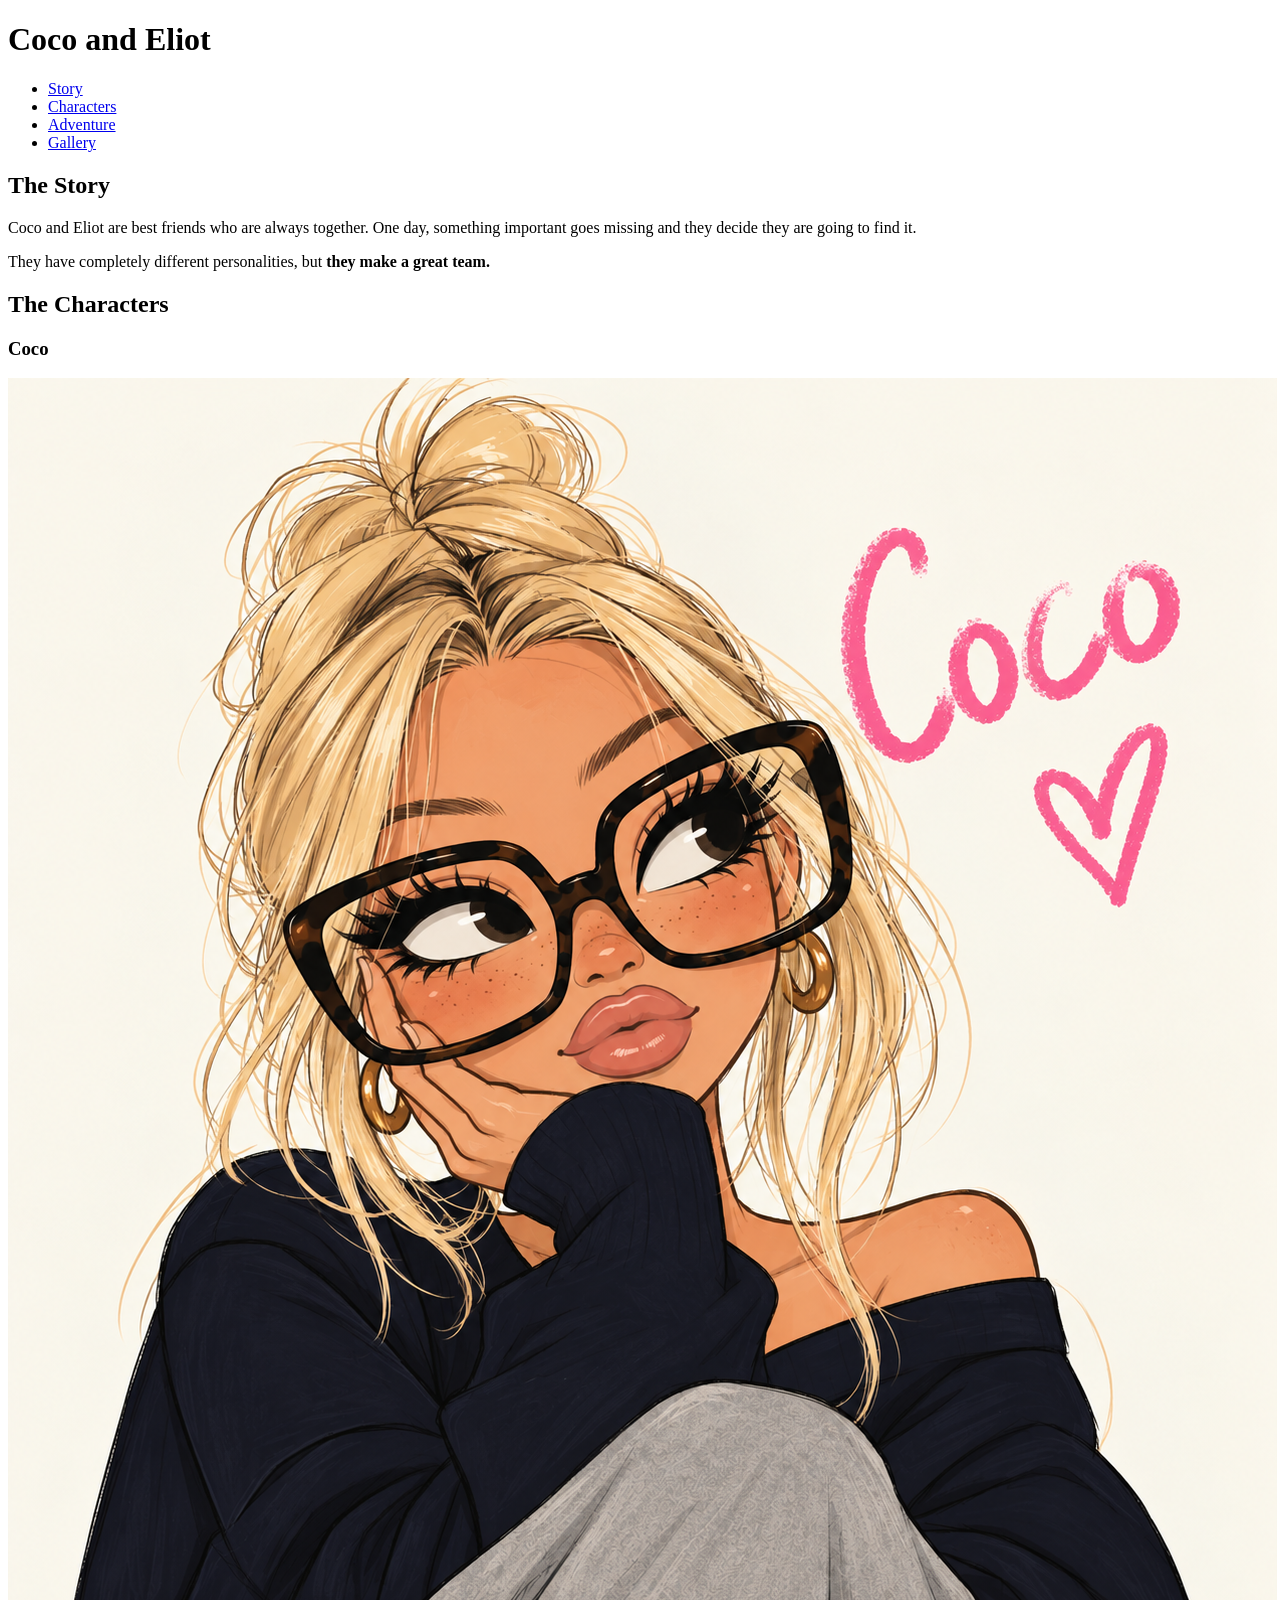
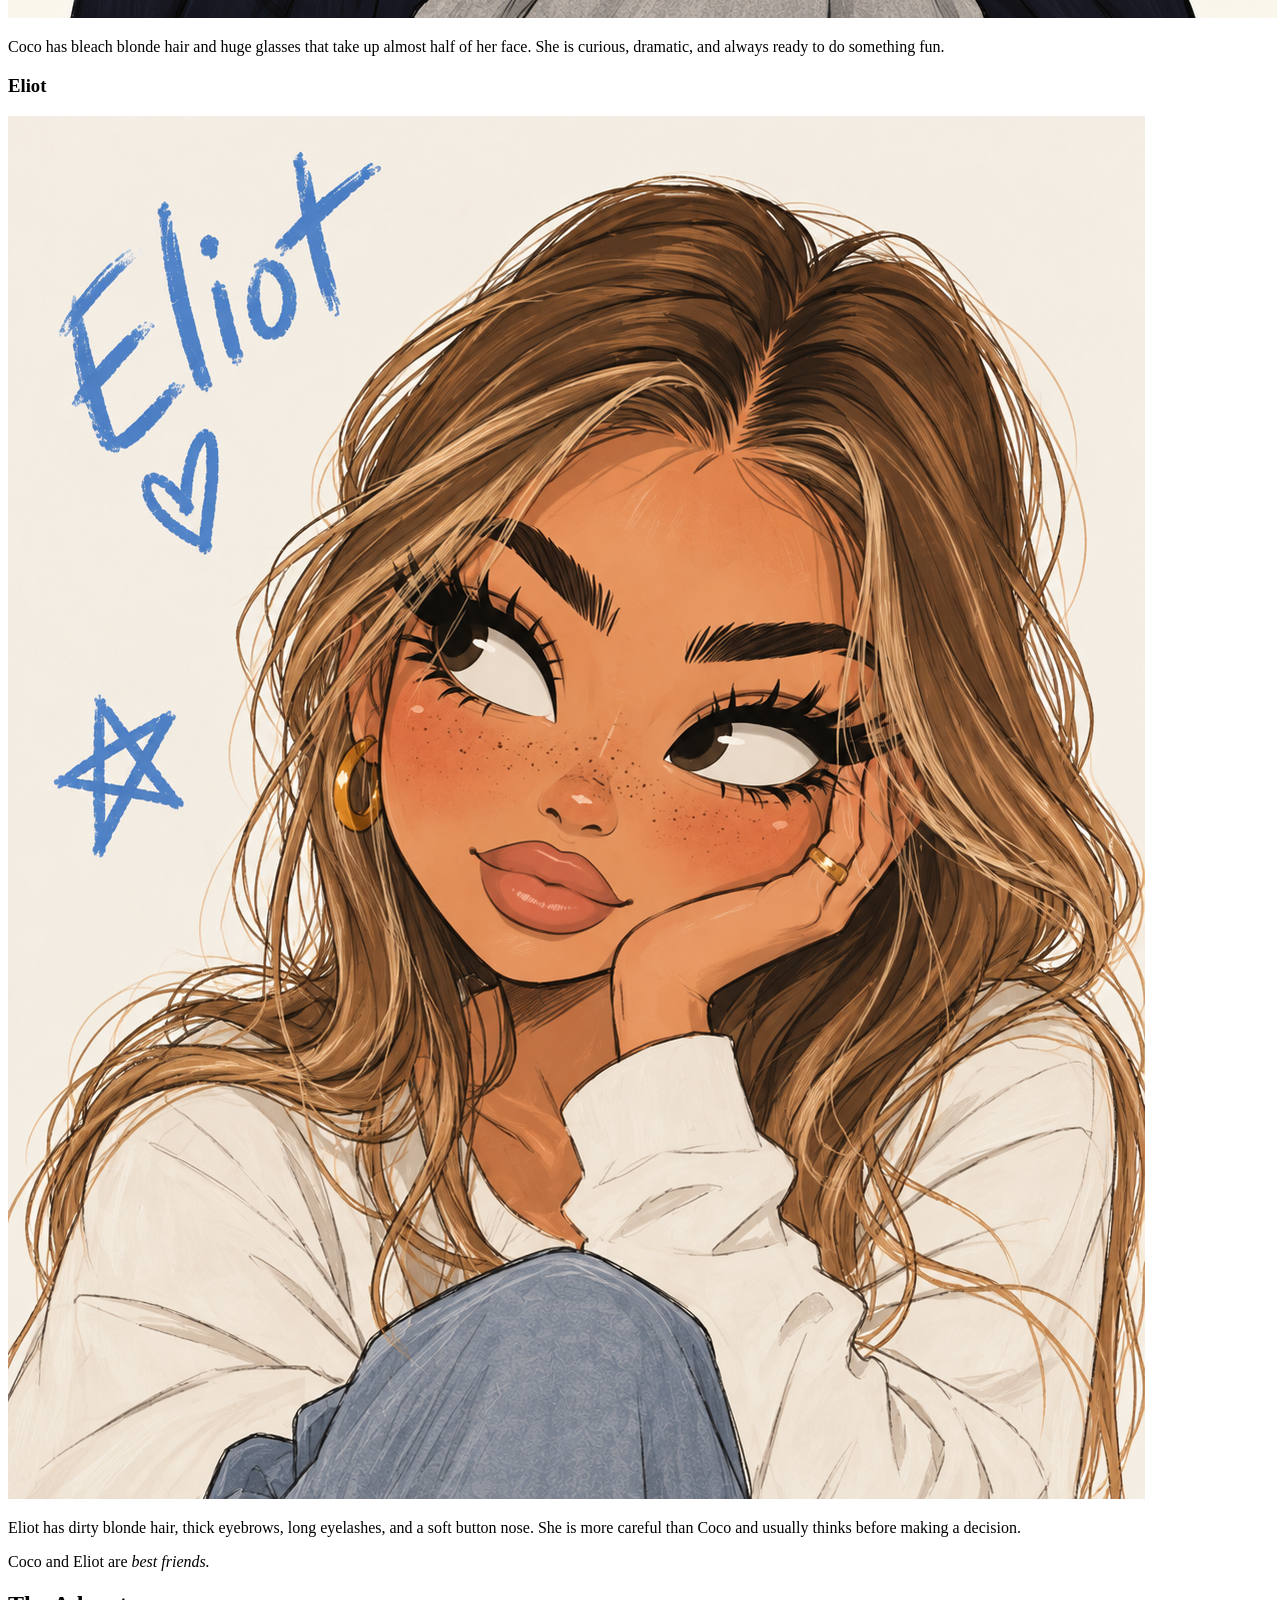
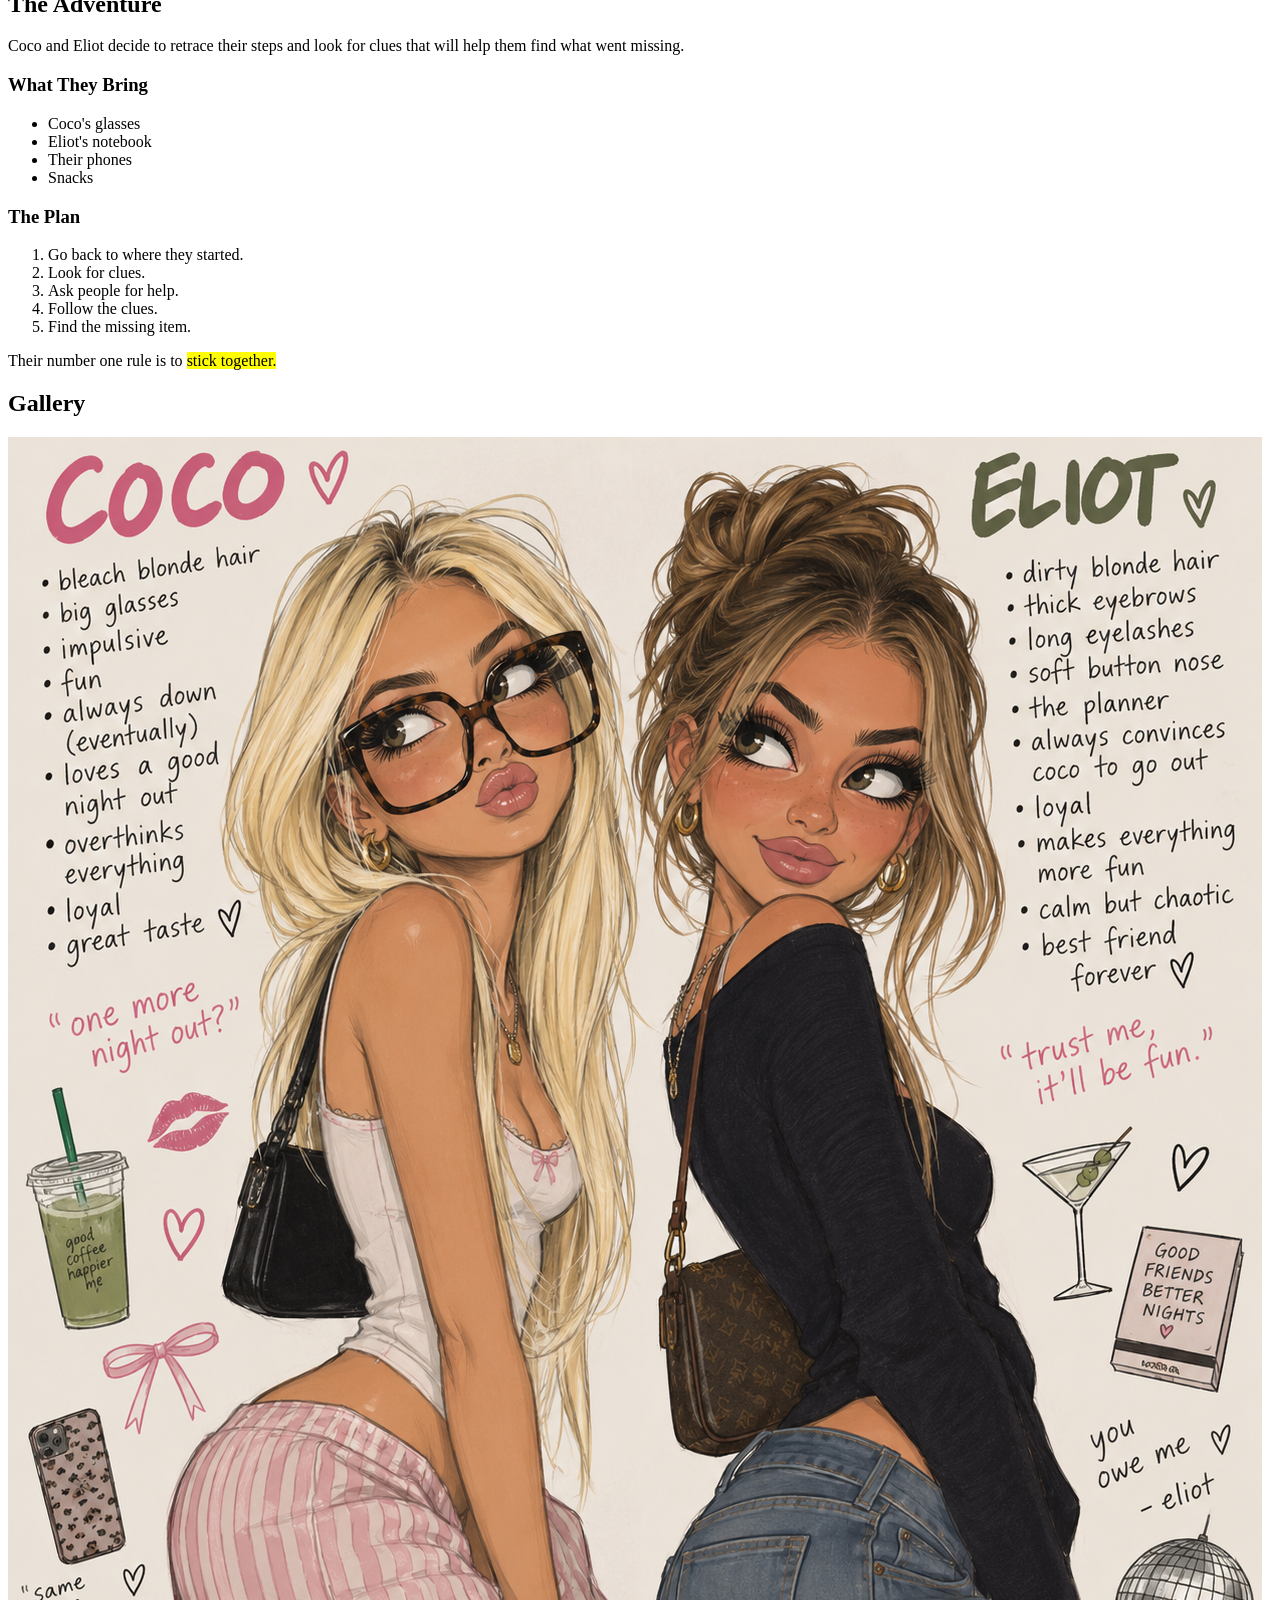
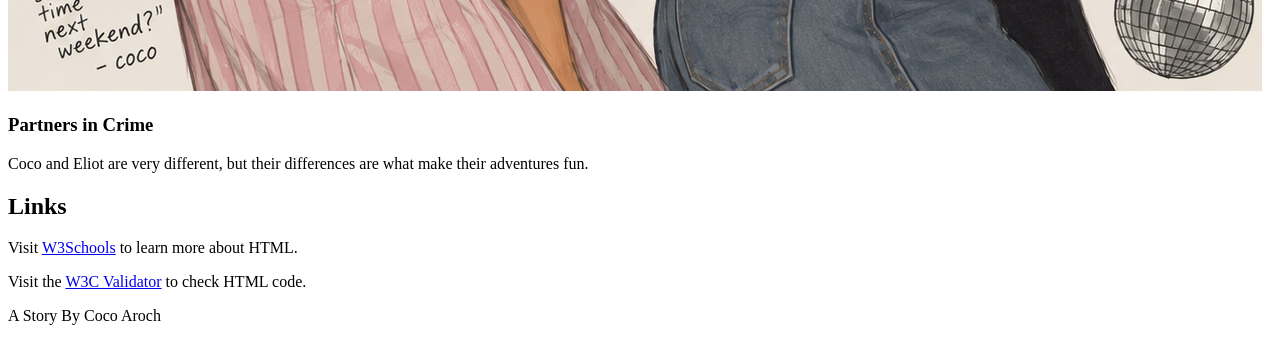
==== index.html @ c1acb778 "Update index.html" ====
<!DOCTYPE html>
<html>
    <head>
        <title>Coco and Eliot: A Night Out</title>

        <meta name="description" content="An information site about Coco and Eliot">
        <meta name="author" content="Coco Aroch">
        <meta name="keywords" content="Coco, Eliot, story, adventure">
        <meta charset="UTF-8">
        <meta name="viewport" content="width=device-width, initial-scale=1.0">

        <link rel="preconnect" href="https://fonts.googleapis.com">
        <link rel="preconnect" href="https://fonts.gstatic.com" crossorigin>
        <link href="https://fonts.googleapis.com/css2?family=DM+Sans:wght@400;500;700&family=Playfair+Display:wght@600;700&display=swap" rel="stylesheet">

        <link rel="stylesheet" href="css/style.css">
    </head>

    <body>

        <header>
            <h1>Coco and Eliot</h1>

            <nav>
                <ul>
                    <li><a href="#story">Story</a></li>
                    <li><a href="#characters">Characters</a></li>
                    <li><a href="#adventure">Adventure</a></li>
                    <li><a href="#gallery">Gallery</a></li>
                </ul>
            </nav>
        </header>

        <main>

            <section id="story">
                <h2>The Story</h2>

                <p>
                    Coco and Eliot are best friends who are always together.
                    One day, something important goes missing and they decide
                    they are going to find it.
                </p>

                <p>
                    They have completely different personalities, but
                    <strong>they make a great team.</strong>
                </p>
            </section>

            <section id="characters">
                <h2>The Characters</h2>

                <div class="character-grid">

                    <div class="character-card">
                        <h3>Coco</h3>

                        <img src="images/78858d1e-fbee-4af7-be9e-d3a8edbc52f4.png" alt="Cartoon of Coco">

                        <p>
                            Coco has bleach blonde hair and huge glasses that take up
                            almost half of her face. She is curious, dramatic, and
                            always ready to do something fun.
                        </p>
                    </div>

                    <div class="character-card">
                        <h3>Eliot</h3>

                        <img src="images/6a0eaf70-2ab0-4a6f-a9fe-0bcb6ad5fbcb.png" alt="Cartoon of Eliot">

                        <p>
                            Eliot has dirty blonde hair, thick eyebrows, long eyelashes,
                            and a soft button nose. She is more careful than Coco and
                            usually thinks before making a decision.
                        </p>
                    </div>

                </div>

                <p class="friend-text">
                    Coco and Eliot are <em>best friends.</em>
                </p>
            </section>

            <section id="adventure">
                <h2>The Adventure</h2>

                <p>
                    Coco and Eliot decide to retrace their steps and look for
                    clues that will help them find what went missing.
                </p>

                <h3>What They Bring</h3>

                <ul>
                    <li>Coco's glasses</li>
                    <li>Eliot's notebook</li>
                    <li>Their phones</li>
                    <li>Snacks</li>
                </ul>

                <h3>The Plan</h3>

                <ol>
                    <li>Go back to where they started.</li>
                    <li>Look for clues.</li>
                    <li>Ask people for help.</li>
                    <li>Follow the clues.</li>
                    <li>Find the missing item.</li>
                </ol>

                <p>
                    Their number one rule is to <mark>stick together.</mark>
                </p>
            </section>

            <section id="gallery">
                <h2>Gallery</h2>

                <div class="gallery-grid">

                    <img src="images/e3edf900-63e2-4e44-b927-f245aba2eed5.png" alt="Coco and Eliot together">

                    <div class="gallery-text">
                        <h3>Partners in Crime</h3>

                        <p>
                            Coco and Eliot are very different, but their differences
                            are what make their adventures fun.
                        </p>
                    </div>

                </div>
            </section>

            <section class="links-section">
                <h2>Links</h2>

                <p>
                    Visit
                    <a href="https://www.w3schools.com/html/">W3Schools</a>
                    to learn more about HTML.
                </p>

                <p>
                    Visit the
                    <a href="https://validator.w3.org/">W3C Validator</a>
                    to check HTML code.
                </p>
            </section>

        </main>

        <footer>
            <p>A Story By Coco Aroch</p>
        </footer>

    </body>
</html>
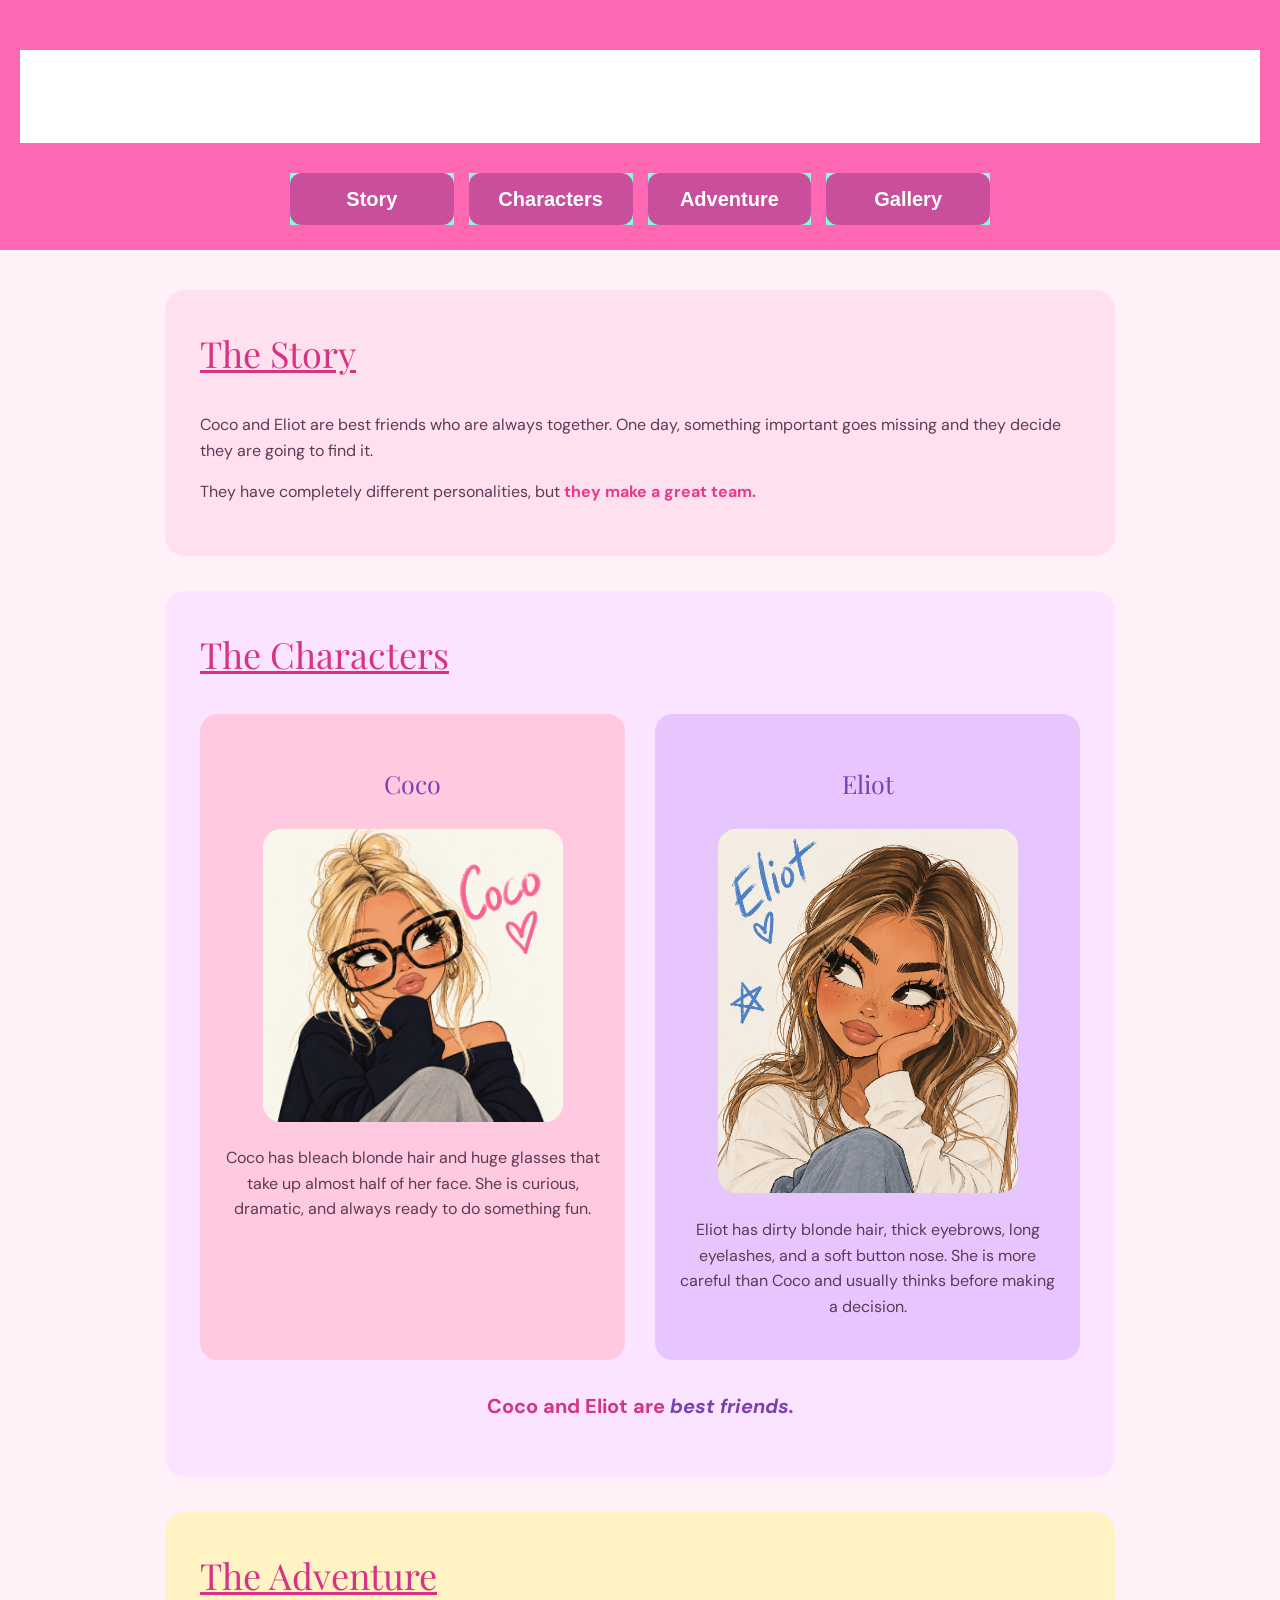
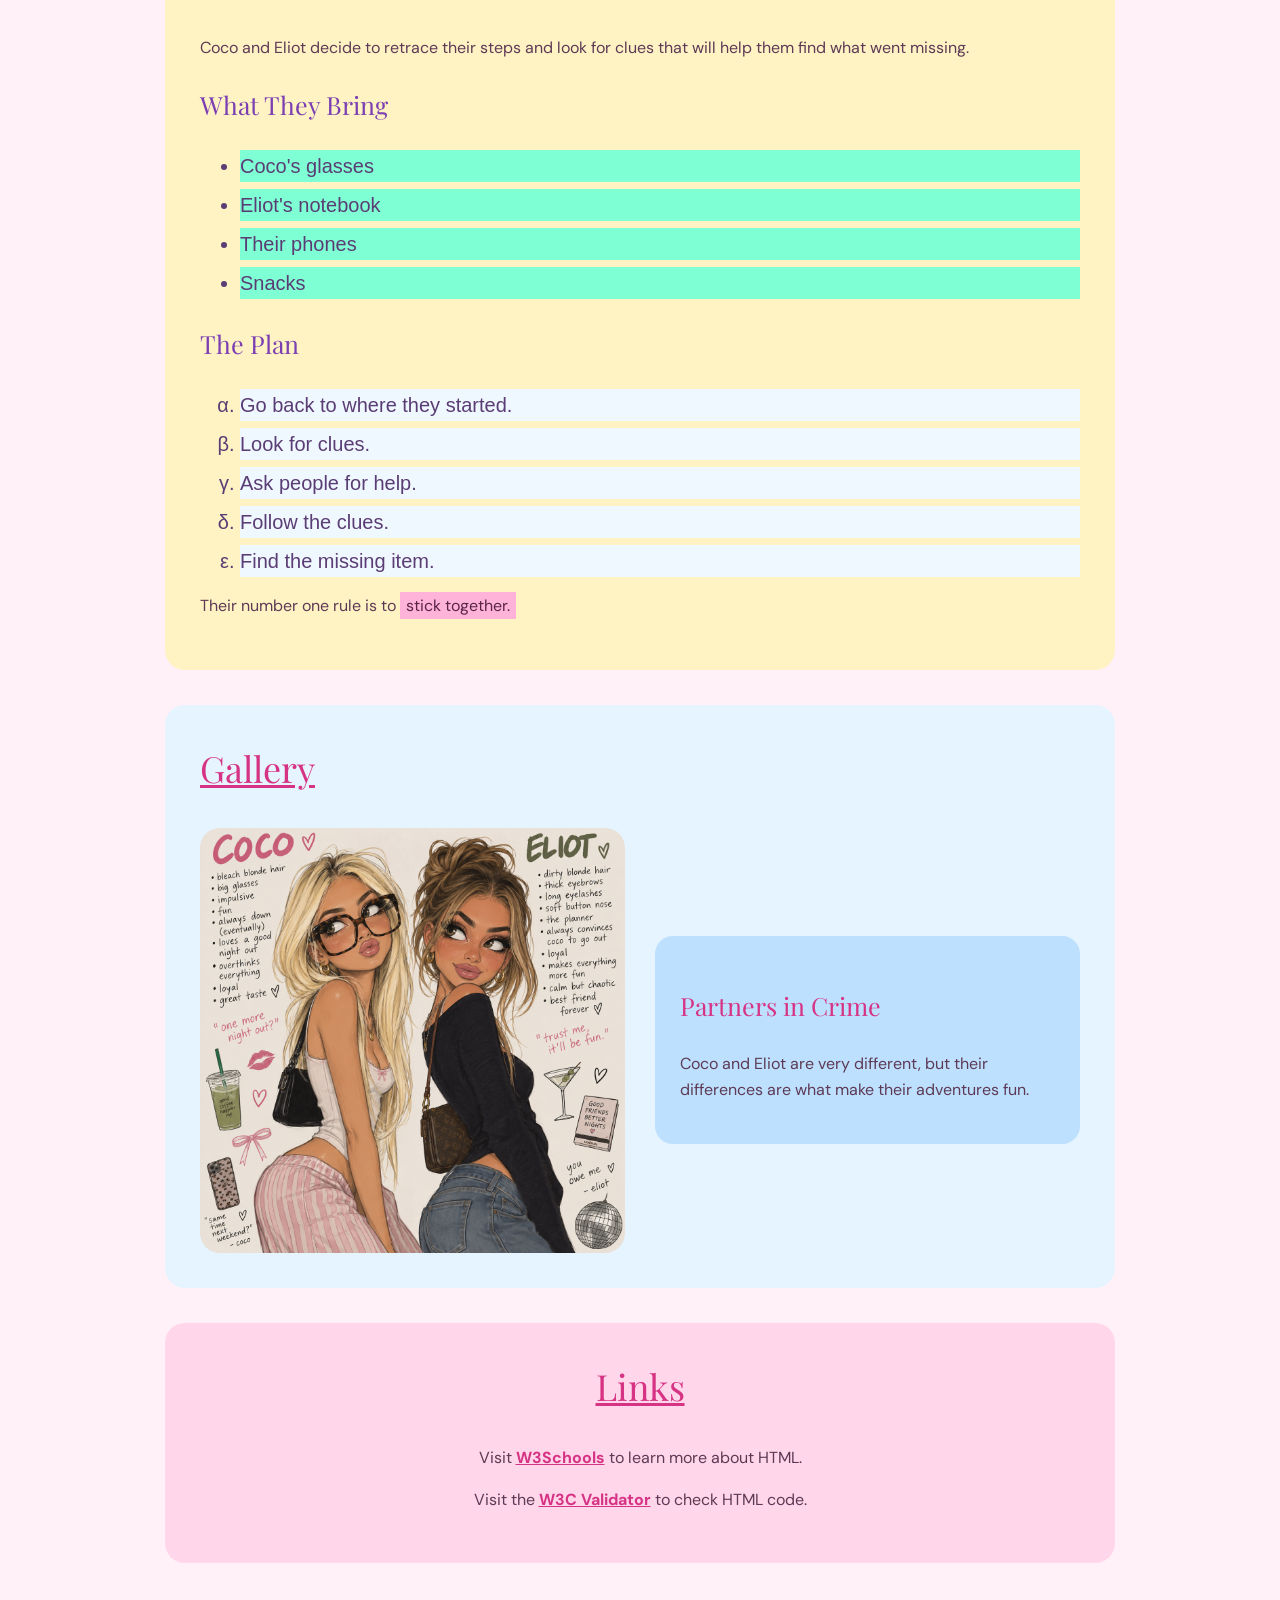
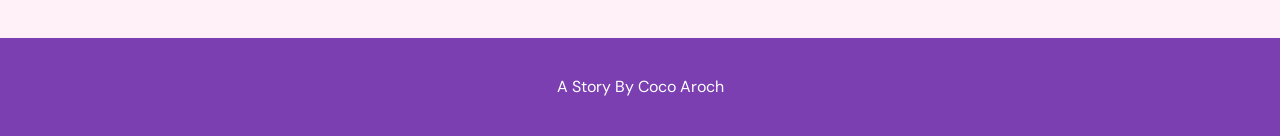
==== commit 20b532dc: "Update stylesheet link in index.html" ====
--- a/index.html
+++ b/index.html
@@ -13,7 +13,7 @@
         <link rel="preconnect" href="https://fonts.gstatic.com" crossorigin>
         <link href="https://fonts.googleapis.com/css2?family=DM+Sans:wght@400;500;700&family=Playfair+Display:wght@600;700&display=swap" rel="stylesheet">
 
-        <link rel="stylesheet" href="css/style.css">
+        <link rel="stylesheet" href="style.css">
     </head>
 
     <body>
--- a/style.css
+++ b/style.css
@@ -0,0 +1,276 @@
+@import url('https://fonts.googleapis.com/css2?family=Roboto:ital,wght@0,100..900;1,100..900&display=swap');
+
+body{
+    background-color: rgba(255,0,0,1.0);
+}
+
+h1,h2,h3{
+    font-family: "Roboto", fantasy;
+    font-weight: 200;
+}
+
+h1{
+    background-color: #ffffff;
+    text-align: center;
+}
+
+h2{
+    text-decoration: underline;
+    font-size: 30px;
+}
+
+h3{
+    color: plum;
+}
+
+li{
+    font-family: sans-serif;
+    font-size: 20px;
+    background-color: aliceblue;
+    
+}
+
+ul li{
+    background-color: aquamarine;
+}
+
+body {
+    margin: 0;
+    background-color: #fff1f7;
+    color: #4a2c45;
+    font-family: "DM Sans", sans-serif;
+    line-height: 1.6;
+}
+
+h1,
+h2,
+h3 {
+    font-family: "Playfair Display", serif;
+}
+
+h1 {
+    font-size: 58px;
+    margin: 0;
+    color: #ffffff;
+}
+
+h2 {
+    font-size: 36px;
+    color: #d63384;
+    margin-top: 0;
+}
+
+h3 {
+    font-size: 25px;
+    color: #7b3fb2;
+}
+
+p {
+    color: #5d3a55;
+}
+
+header {
+    background-color: #ff69b4;
+    color: white;
+    text-align: center;
+    padding: 50px 20px 25px;
+}
+
+nav ul {
+    display: grid;
+    grid-template-columns: repeat(4, 1fr);
+    list-style: none;
+    padding: 0;
+    max-width: 700px;
+    margin: 30px auto 0;
+    gap: 15px;
+}
+
+nav a {
+    color: white;
+    text-decoration: none;
+    font-weight: bold;
+    background-color: #c94f9d;
+    padding: 10px;
+    border-radius: 12px;
+    display: block;
+}
+
+nav a:hover {
+    background-color: #7b3fb2;
+    color: #fff3a6;
+}
+
+main {
+    max-width: 950px;
+    margin: auto;
+    padding: 40px 20px;
+}
+
+section {
+    background-color: white;
+    margin-bottom: 35px;
+    padding: 35px;
+    border-radius: 20px;
+}
+
+#story {
+    background-color: #ffe0ef;
+}
+
+#characters {
+    background-color: #fbe4ff;
+}
+
+#adventure {
+    background-color: #fff3c4;
+}
+
+#gallery {
+    background-color: #e6f4ff;
+}
+
+.character-grid {
+    display: grid;
+    grid-template-columns: 1fr 1fr;
+    gap: 30px;
+}
+
+.character-card {
+    background-color: #ffc9df;
+    padding: 25px;
+    text-align: center;
+    border-radius: 18px;
+}
+
+.character-card:nth-child(2) {
+    background-color: #e7c6ff;
+}
+
+.character-card img {
+    width: 100%;
+    max-width: 300px;
+    border-radius: 18px;
+}
+
+.character-card:hover {
+    transform: translateY(-5px);
+}
+
+.friend-text {
+    text-align: center;
+    font-size: 20px;
+    margin-top: 30px;
+    color: #d63384;
+    font-weight: bold;
+}
+
+.gallery-grid {
+    display: grid;
+    grid-template-columns: 1fr 1fr;
+    gap: 30px;
+    align-items: center;
+}
+
+.gallery-grid img {
+    width: 100%;
+    border-radius: 20px;
+}
+
+.gallery-text {
+    background-color: #bde0fe;
+    padding: 25px;
+    border-radius: 18px;
+}
+
+.gallery-text h3 {
+    color: #d63384;
+}
+
+strong {
+    color: #e6398f;
+}
+
+em {
+    color: #7b3fb2;
+}
+
+mark {
+    background-color: #ffb3d9;
+    color: #5a2449;
+    padding: 3px 6px;
+}
+
+main li {
+    margin-bottom: 7px;
+    color: #5a3d74;
+}
+
+main a {
+    color: #d63384;
+    font-weight: bold;
+}
+
+main a:hover {
+    color: #7b3fb2;
+}
+
+.links-section {
+    text-align: center;
+    background-color: #ffd6ea;
+}
+
+footer {
+    background-color: #7b3fb2;
+    color: white;
+    text-align: center;
+    padding: 20px;
+}
+
+footer p {
+    color: white;
+}
+
+@media screen and (max-width: 600px) {
+
+    nav ul {
+        grid-template-columns: 1fr;
+    }
+
+    nav a {
+        display: block;
+        text-align: center;
+    }
+
+    .character-grid {
+        grid-template-columns: 1fr;
+    }
+
+    .gallery-grid {
+        grid-template-columns: 1fr;
+    }
+
+    h1 {
+        font-size: 38px;
+    }
+
+    h2 {
+        font-size: 28px;
+    }
+
+    main {
+        padding: 20px 12px;
+    }
+
+    section {
+        padding: 22px;
+    }
+
+    .character-card {
+        padding: 20px;
+    }
+}
+
+ol li{
+    list-style: lower-greek;
+}
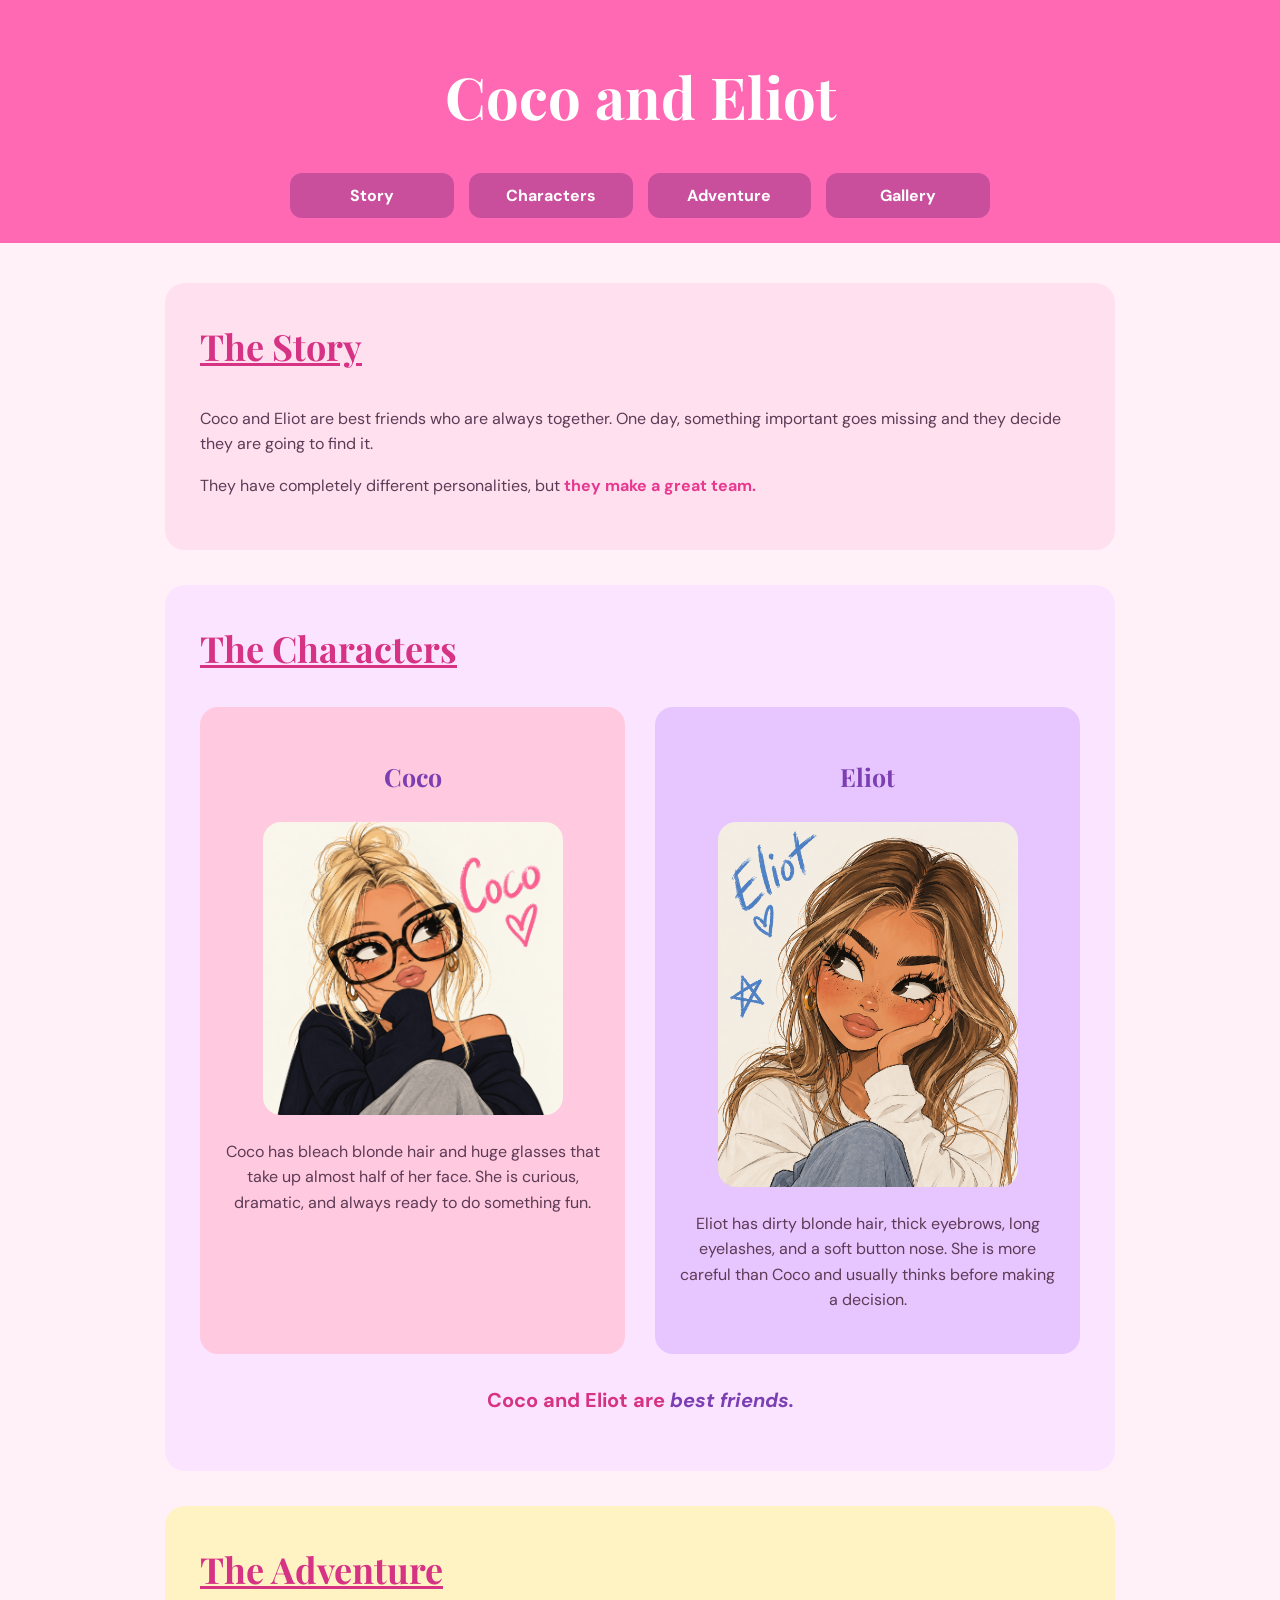
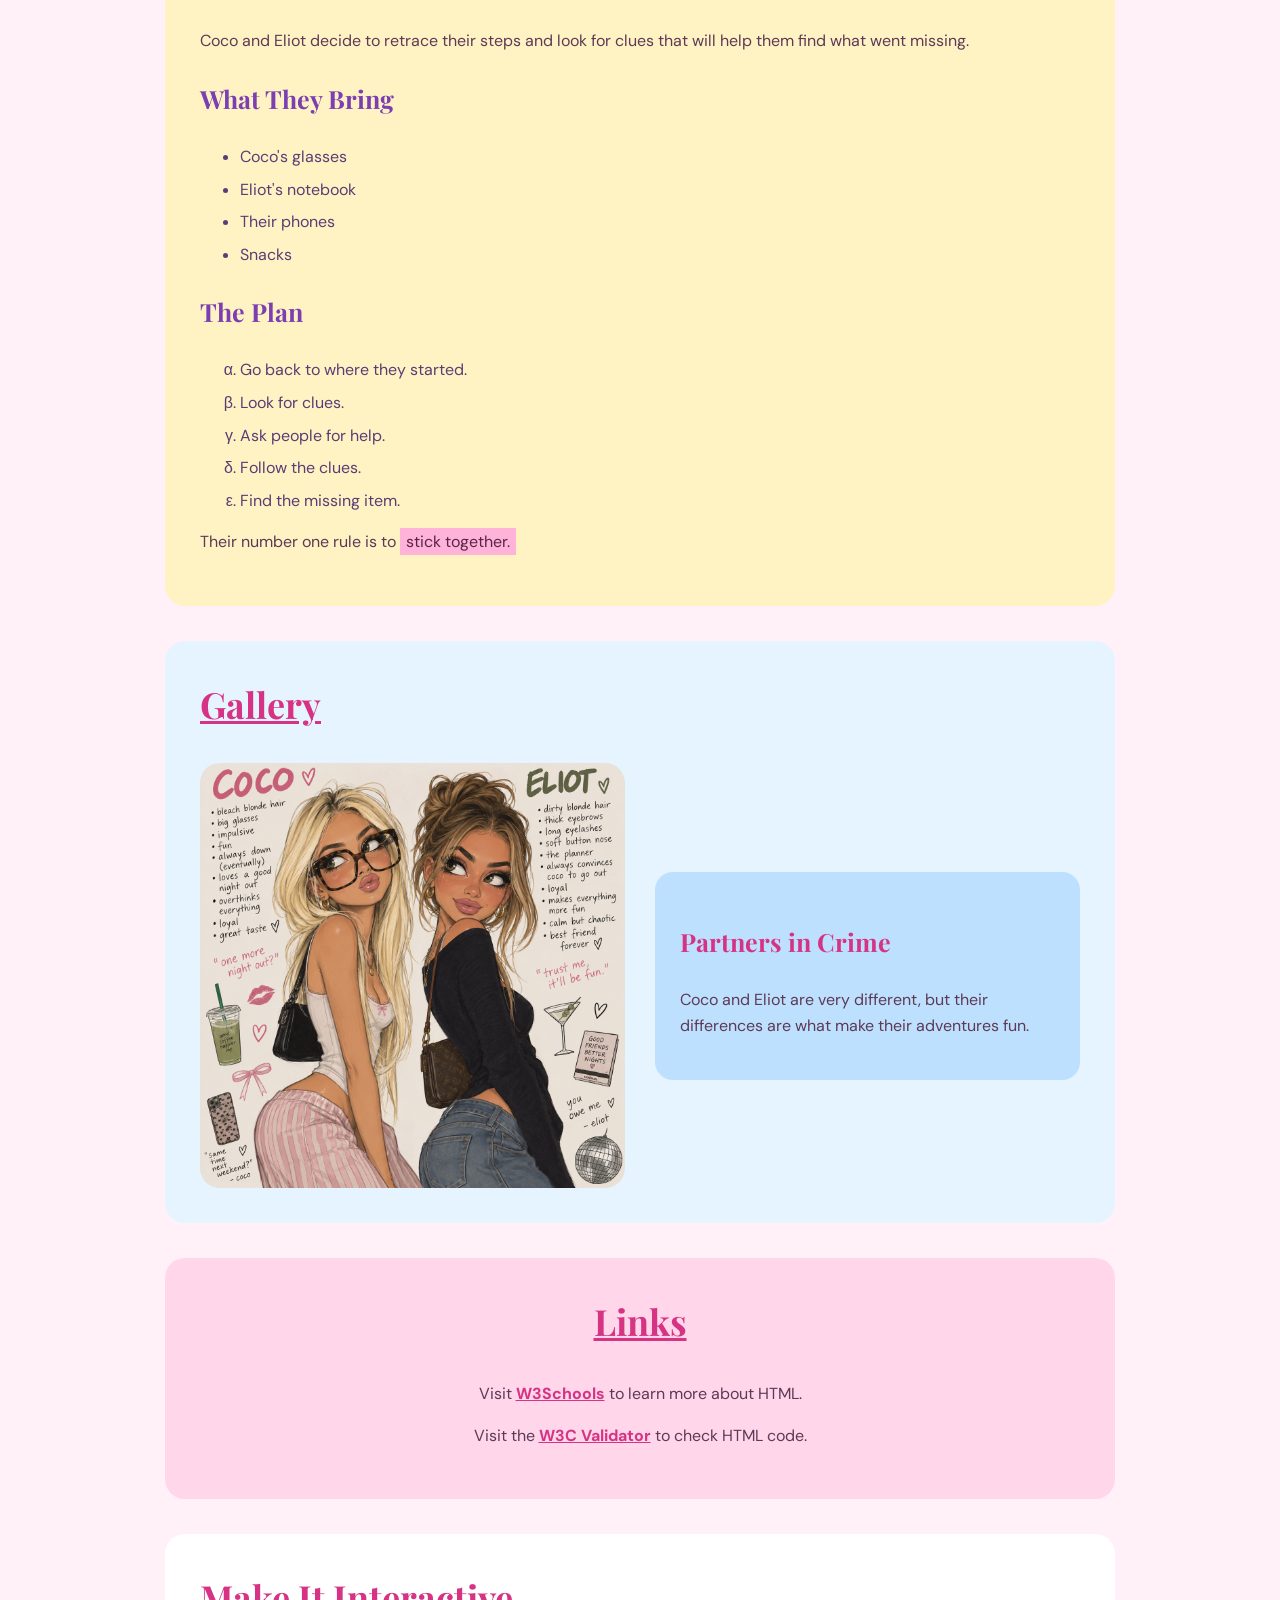
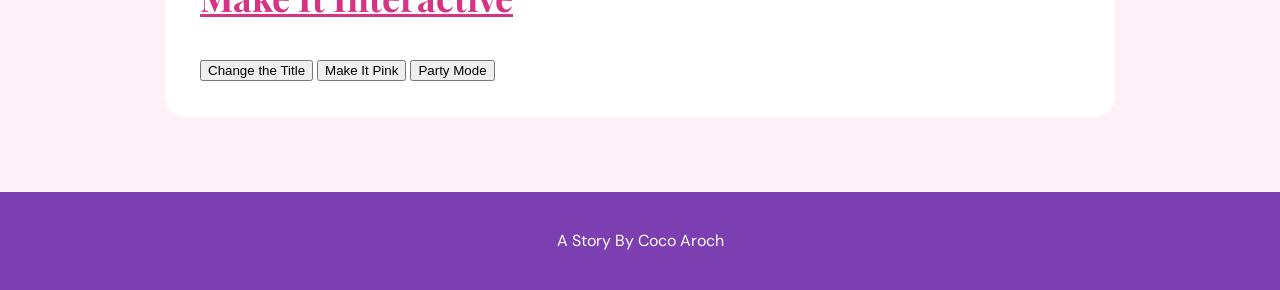
==== commit 9596d52f: "Update index.html" ====
--- a/index.html
+++ b/index.html
@@ -19,7 +19,7 @@
     <body>
 
         <header>
-            <h1>Coco and Eliot</h1>
+            <h1 id="main-title">Coco and Eliot</h1>
 
             <nav>
                 <ul>
@@ -36,7 +36,7 @@
             <section id="story">
                 <h2>The Story</h2>
 
-                <p>
+                <p id="story-text">
                     Coco and Eliot are best friends who are always together.
                     One day, something important goes missing and they decide
                     they are going to find it.
@@ -53,7 +53,7 @@
 
                 <div class="character-grid">
 
-                    <div class="character-card">
+                    <div class="character-card" id="coco-card">
                         <h3>Coco</h3>
 
                         <img src="images/78858d1e-fbee-4af7-be9e-d3a8edbc52f4.png" alt="Cartoon of Coco">
@@ -65,7 +65,7 @@
                         </p>
                     </div>
 
-                    <div class="character-card">
+                    <div class="character-card" id="eliot-card">
                         <h3>Eliot</h3>
 
                         <img src="images/6a0eaf70-2ab0-4a6f-a9fe-0bcb6ad5fbcb.png" alt="Cartoon of Eliot">
@@ -151,11 +151,65 @@
                 </p>
             </section>
 
+            <section class="interactive-section">
+                <h2>Make It Interactive</h2>
+
+                <button id="title-button">Change the Title</button>
+
+                <button id="pink-button">Make It Pink</button>
+
+                <button id="party-button">Party Mode</button>
+            </section>
+
         </main>
 
         <footer>
-            <p>A Story By Coco Aroch</p>
+            <p id="footer-text">A Story By Coco Aroch</p>
         </footer>
+
+
+        <script>
+
+            let titleButton = document.getElementById("title-button");
+            let pinkButton = document.getElementById("pink-button");
+            let partyButton = document.getElementById("party-button");
+
+            let mainTitle = document.getElementById("main-title");
+            let storyText = document.getElementById("story-text");
+            let cocoCard = document.getElementById("coco-card");
+            let eliotCard = document.getElementById("eliot-card");
+            let footerText = document.getElementById("footer-text");
+
+
+            titleButton.addEventListener("click", function() {
+
+                mainTitle.innerHTML = "Coco and Eliot: A Night Out 💕";
+
+                mainTitle.style.fontSize = "65px";
+
+            });
+
+
+            pinkButton.addEventListener("click", function() {
+
+                document.body.style.backgroundColor = "#ffd6e8";
+
+                storyText.style.color = "#d63384";
+
+            });
+
+
+            partyButton.addEventListener("click", function() {
+
+                cocoCard.classList.add("party-card");
+
+                eliotCard.classList.add("party-card");
+
+                footerText.innerHTML = "Coco + Eliot Forever ✨";
+
+            });
+
+        </script>
 
     </body>
 </html>
--- a/style.css
+++ b/style.css
@@ -1,38 +1,4 @@
-@import url('https://fonts.googleapis.com/css2?family=Roboto:ital,wght@0,100..900;1,100..900&display=swap');
-
-body{
-    background-color: rgba(255,0,0,1.0);
-}
-
-h1,h2,h3{
-    font-family: "Roboto", fantasy;
-    font-weight: 200;
-}
-
-h1{
-    background-color: #ffffff;
-    text-align: center;
-}
-
-h2{
-    text-decoration: underline;
-    font-size: 30px;
-}
-
-h3{
-    color: plum;
-}
-
-li{
-    font-family: sans-serif;
-    font-size: 20px;
-    background-color: aliceblue;
-    
-}
-
-ul li{
-    background-color: aquamarine;
-}
+@import url('https://fonts.googleapis.com/css2?family=DM+Sans:wght@400;500;700&family=Playfair+Display:wght@600;700&display=swap');
 
 body {
     margin: 0;
@@ -52,12 +18,15 @@
     font-size: 58px;
     margin: 0;
     color: #ffffff;
+    text-align: center;
+    background-color: transparent;
 }
 
 h2 {
     font-size: 36px;
     color: #d63384;
     margin-top: 0;
+    text-decoration: underline;
 }
 
 h3 {
@@ -74,6 +43,11 @@
     color: white;
     text-align: center;
     padding: 50px 20px 25px;
+}
+
+header h1 {
+    background-color: transparent;
+    color: white;
 }
 
 nav ul {
@@ -86,6 +60,10 @@
     gap: 15px;
 }
 
+nav li {
+    list-style: none;
+}
+
 nav a {
     color: white;
     text-decoration: none;
@@ -150,6 +128,7 @@
 .character-card img {
     width: 100%;
     max-width: 300px;
+    height: auto;
     border-radius: 18px;
 }
 
@@ -163,6 +142,16 @@
     margin-top: 30px;
     color: #d63384;
     font-weight: bold;
+}
+
+#adventure ul li,
+#adventure ol li {
+    margin-bottom: 7px;
+    color: #5a3d74;
+}
+
+#adventure ol li {
+    list-style: lower-greek;
 }
 
 .gallery-grid {
@@ -174,6 +163,7 @@
 
 .gallery-grid img {
     width: 100%;
+    height: auto;
     border-radius: 20px;
 }
 
@@ -201,11 +191,6 @@
     padding: 3px 6px;
 }
 
-main li {
-    margin-bottom: 7px;
-    color: #5a3d74;
-}
-
 main a {
     color: #d63384;
     font-weight: bold;
@@ -235,19 +220,33 @@
 
     nav ul {
         grid-template-columns: 1fr;
+        width: 100%;
+        gap: 10px;
+    }
+
+    nav li {
+        width: 100%;
     }
 
     nav a {
         display: block;
+        width: auto;
         text-align: center;
     }
 
     .character-grid {
         grid-template-columns: 1fr;
+        gap: 20px;
     }
 
     .gallery-grid {
         grid-template-columns: 1fr;
+        gap: 20px;
+    }
+
+    img {
+        max-width: 100%;
+        height: auto;
     }
 
     h1 {
@@ -258,6 +257,14 @@
         font-size: 28px;
     }
 
+    h3 {
+        font-size: 22px;
+    }
+
+    header {
+        padding: 35px 15px 20px;
+    }
+
     main {
         padding: 20px 12px;
     }
@@ -270,7 +277,3 @@
         padding: 20px;
     }
 }
-
-ol li{
-    list-style: lower-greek;
-}
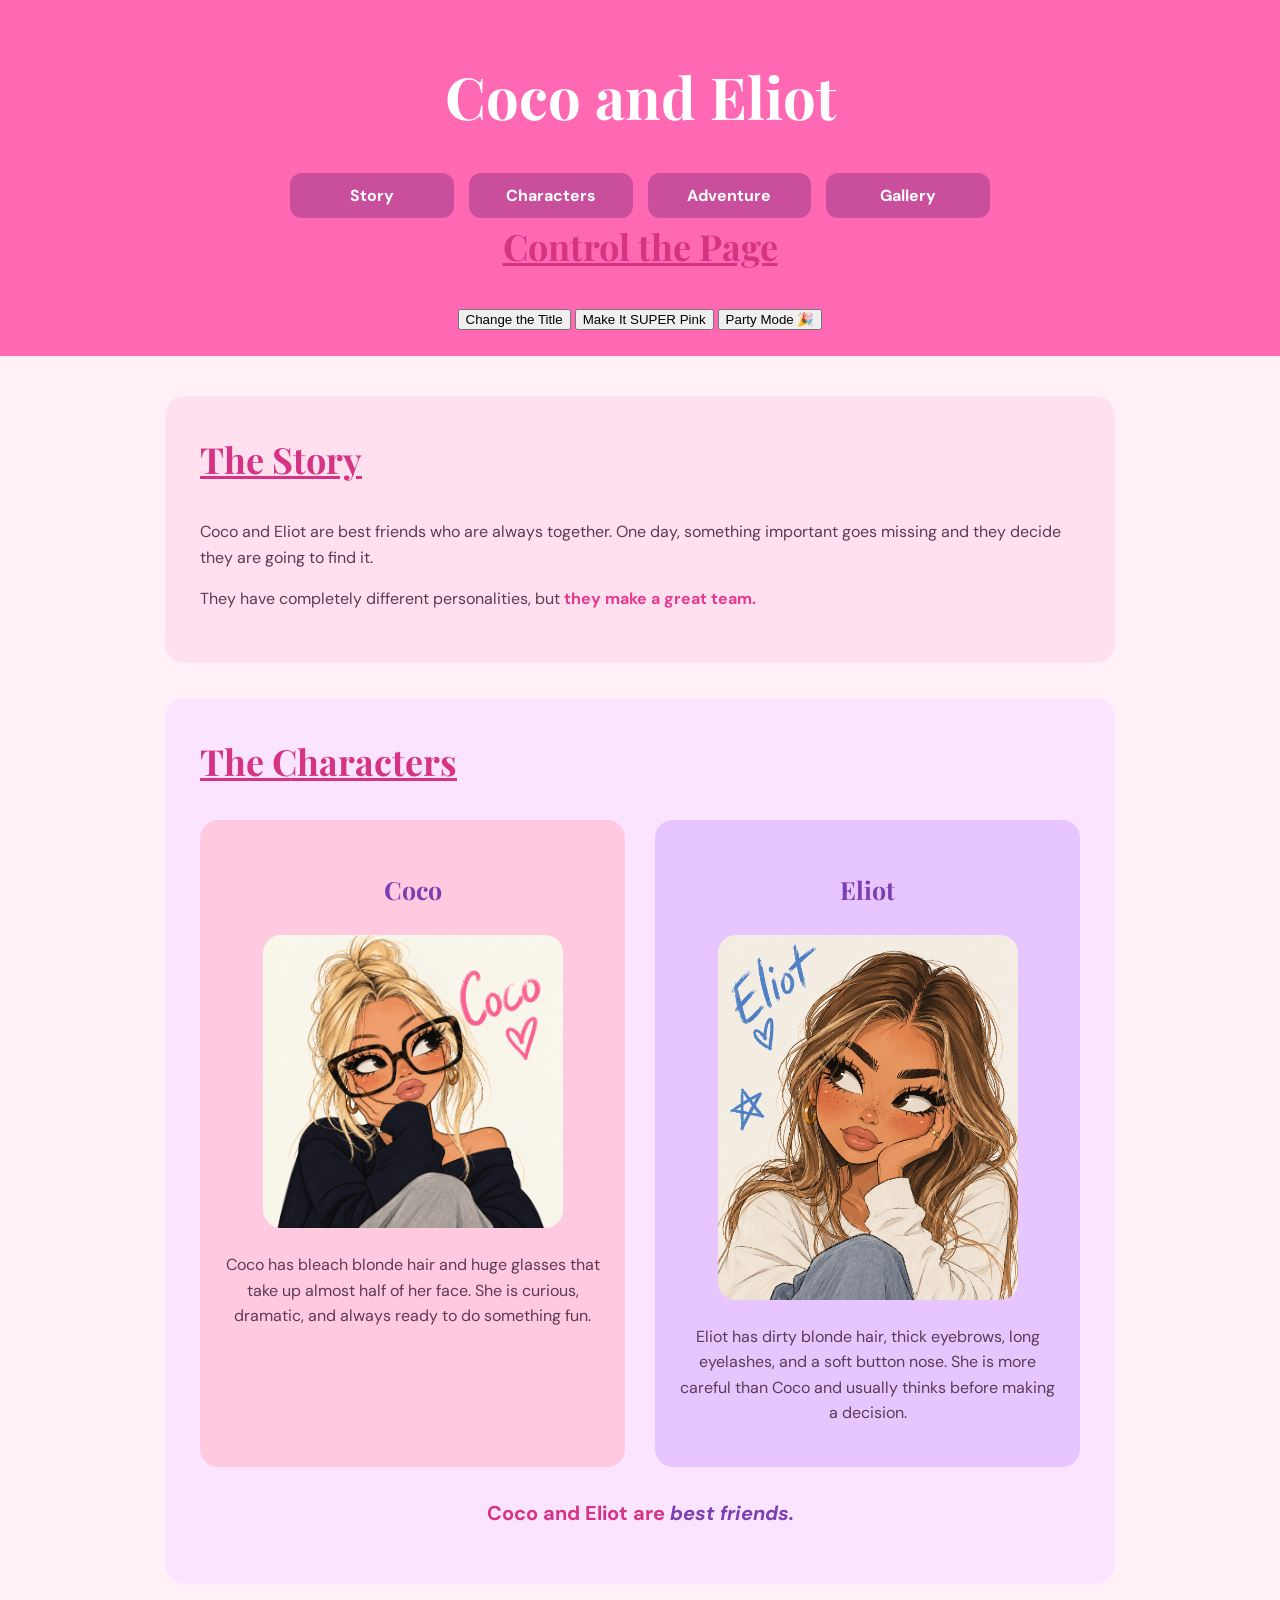
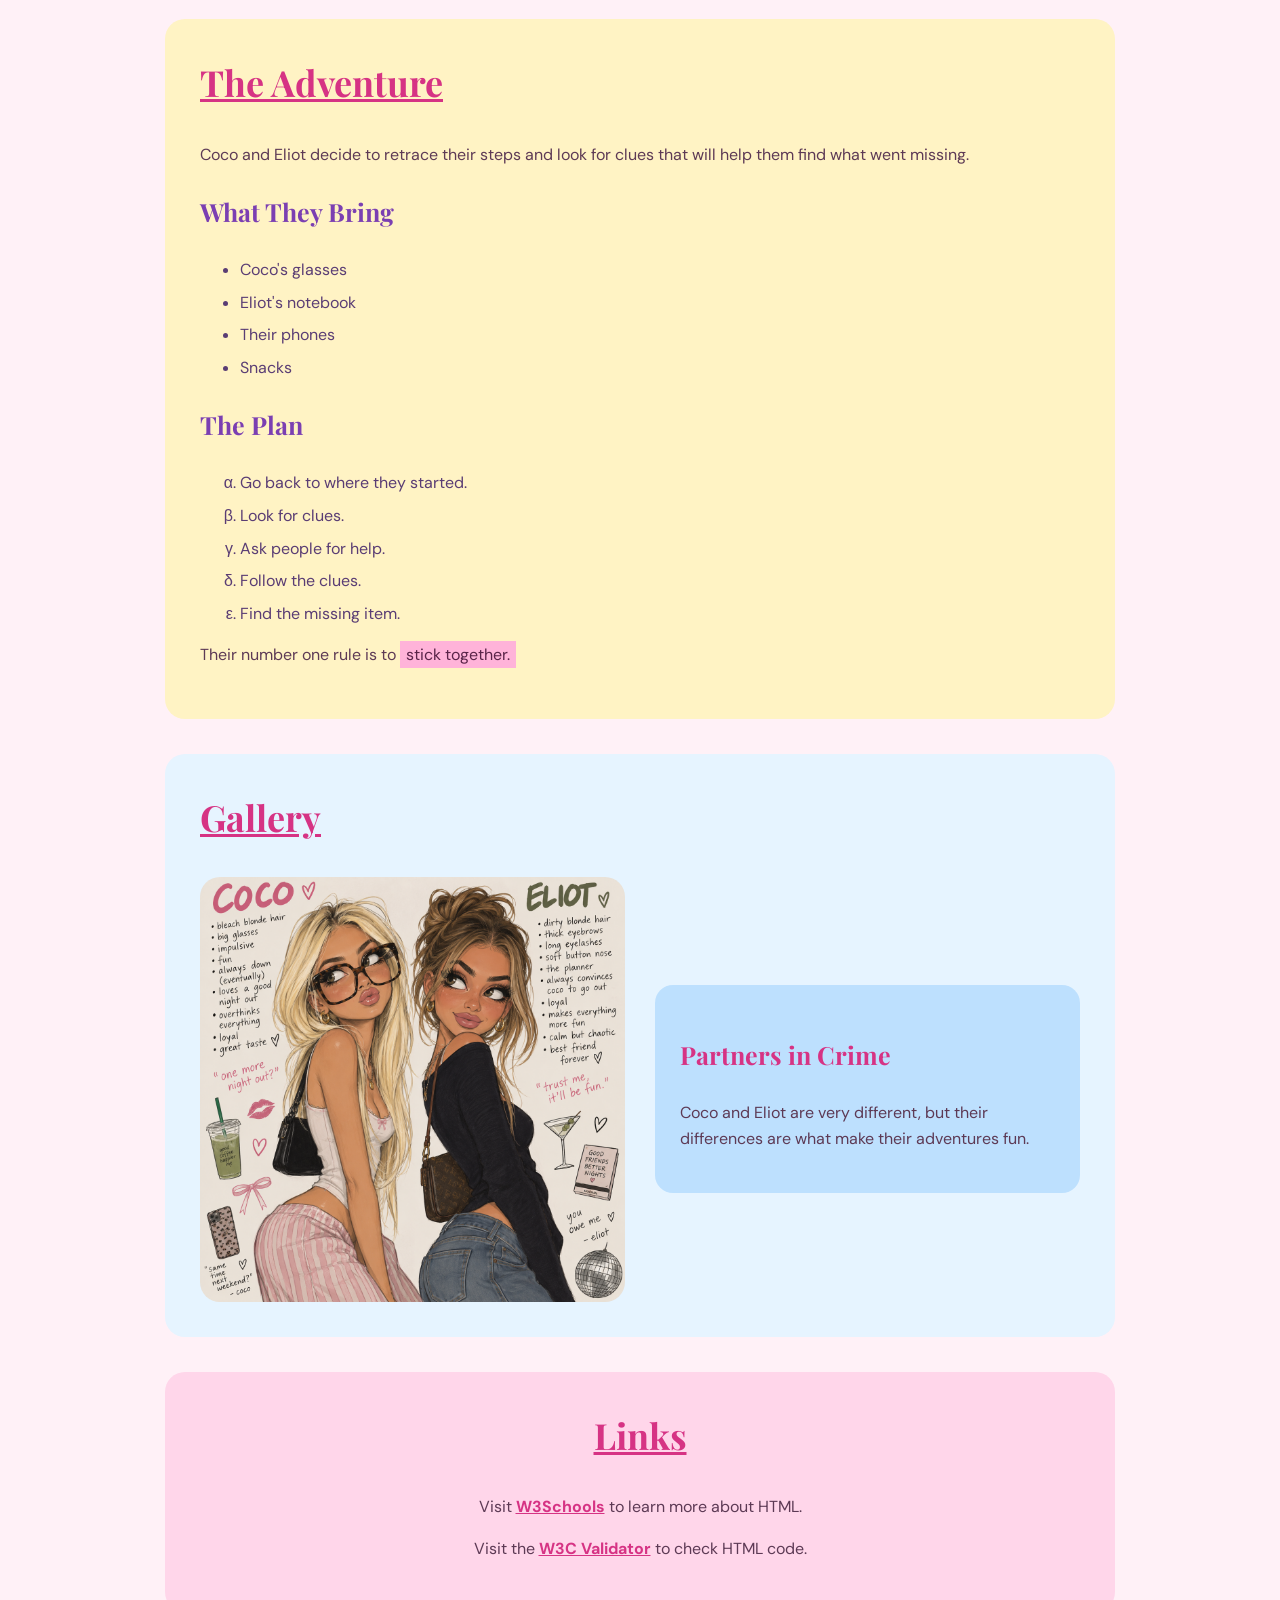
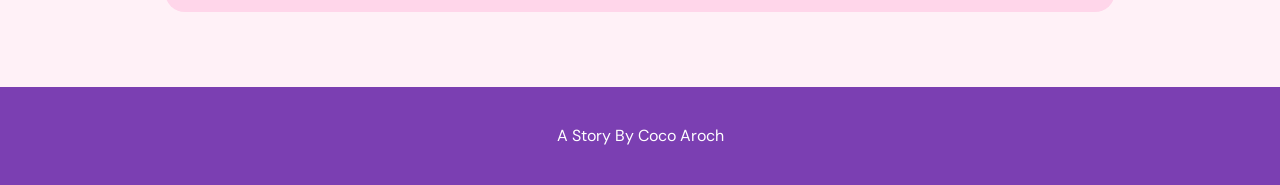
==== commit 20b0dd70: "Enhance interactivity with new buttons Added interactive buttons for changing title and styles." ====
--- a/index.html
+++ b/index.html
@@ -29,6 +29,16 @@
                     <li><a href="#gallery">Gallery</a></li>
                 </ul>
             </nav>
+
+            <div class="controller">
+                <h2>Control the Page</h2>
+
+                <button id="title-button">Change the Title</button>
+
+                <button id="pink-button">Make It SUPER Pink</button>
+
+                <button id="party-button">Party Mode 🎉</button>
+            </div>
         </header>
 
         <main>
@@ -42,7 +52,7 @@
                     they are going to find it.
                 </p>
 
-                <p>
+                <p id="team-text">
                     They have completely different personalities, but
                     <strong>they make a great team.</strong>
                 </p>
@@ -79,7 +89,7 @@
 
                 </div>
 
-                <p class="friend-text">
+                <p class="friend-text" id="friend-text">
                     Coco and Eliot are <em>best friends.</em>
                 </p>
             </section>
@@ -126,7 +136,7 @@
                     <div class="gallery-text">
                         <h3>Partners in Crime</h3>
 
-                        <p>
+                        <p id="gallery-text">
                             Coco and Eliot are very different, but their differences
                             are what make their adventures fun.
                         </p>
@@ -151,16 +161,6 @@
                 </p>
             </section>
 
-            <section class="interactive-section">
-                <h2>Make It Interactive</h2>
-
-                <button id="title-button">Change the Title</button>
-
-                <button id="pink-button">Make It Pink</button>
-
-                <button id="party-button">Party Mode</button>
-            </section>
-
         </main>
 
         <footer>
@@ -176,36 +176,74 @@
 
             let mainTitle = document.getElementById("main-title");
             let storyText = document.getElementById("story-text");
+            let teamText = document.getElementById("team-text");
             let cocoCard = document.getElementById("coco-card");
             let eliotCard = document.getElementById("eliot-card");
+            let friendText = document.getElementById("friend-text");
+            let galleryText = document.getElementById("gallery-text");
             let footerText = document.getElementById("footer-text");
 
 
             titleButton.addEventListener("click", function() {
 
-                mainTitle.innerHTML = "Coco and Eliot: A Night Out 💕";
-
-                mainTitle.style.fontSize = "65px";
+                mainTitle.innerHTML = "✨ COCO + ELIOT TAKE THE NIGHT ✨";
+
+                mainTitle.style.fontSize = "75px";
+
+                mainTitle.style.letterSpacing = "5px";
+
+                mainTitle.style.textTransform = "uppercase";
 
             });
 
 
             pinkButton.addEventListener("click", function() {
 
-                document.body.style.backgroundColor = "#ffd6e8";
-
-                storyText.style.color = "#d63384";
+                document.body.style.backgroundColor = "#ffb6d9";
+
+                storyText.style.color = "#ff1493";
+
+                document.getElementById("story").style.backgroundColor = "#ffe4f2";
+
+                document.getElementById("characters").style.backgroundColor = "#ffc7e3";
+
+                document.getElementById("adventure").style.backgroundColor = "#ffe0ef";
+
+                document.getElementById("gallery").style.backgroundColor = "#ffc1dc";
+
+                footerText.style.color = "#ff1493";
 
             });
 
 
             partyButton.addEventListener("click", function() {
 
+                mainTitle.innerHTML = "🎉💖✨ COCO + ELIOT PARTY MODE ✨💖🎉";
+
+                storyText.innerHTML =
+                "💋✨ Coco and Eliot are BESTIES FOREVER 💕🎀 and tonight is officially CHAOS MODE 🎉🍸💖✨";
+
+                teamText.innerHTML =
+                "💞👯‍♀️✨ They are dramatic, iconic, unstoppable, and absolutely <strong>READY FOR THE NIGHT.</strong> 💋🎉🍾";
+
+                friendText.innerHTML =
+                "💖🎀✨ BEST FRIENDS FOREVER ✨🎀💖 👯‍♀️💋🍸🎉";
+
+                galleryText.innerHTML =
+                "🎉💞 Partners in crime, queens of the night, and professional chaos creators 💋✨🍾🎀";
+
+                footerText.innerHTML =
+                "✨💖🎉 COCO + ELIOT FOREVER 🎉💖✨";
+
+                document.body.classList.add("party-body");
+
                 cocoCard.classList.add("party-card");
 
                 eliotCard.classList.add("party-card");
 
-                footerText.innerHTML = "Coco + Eliot Forever ✨";
+                mainTitle.classList.add("party-title");
+
+                storyText.classList.add("emoji-text");
 
             });
 
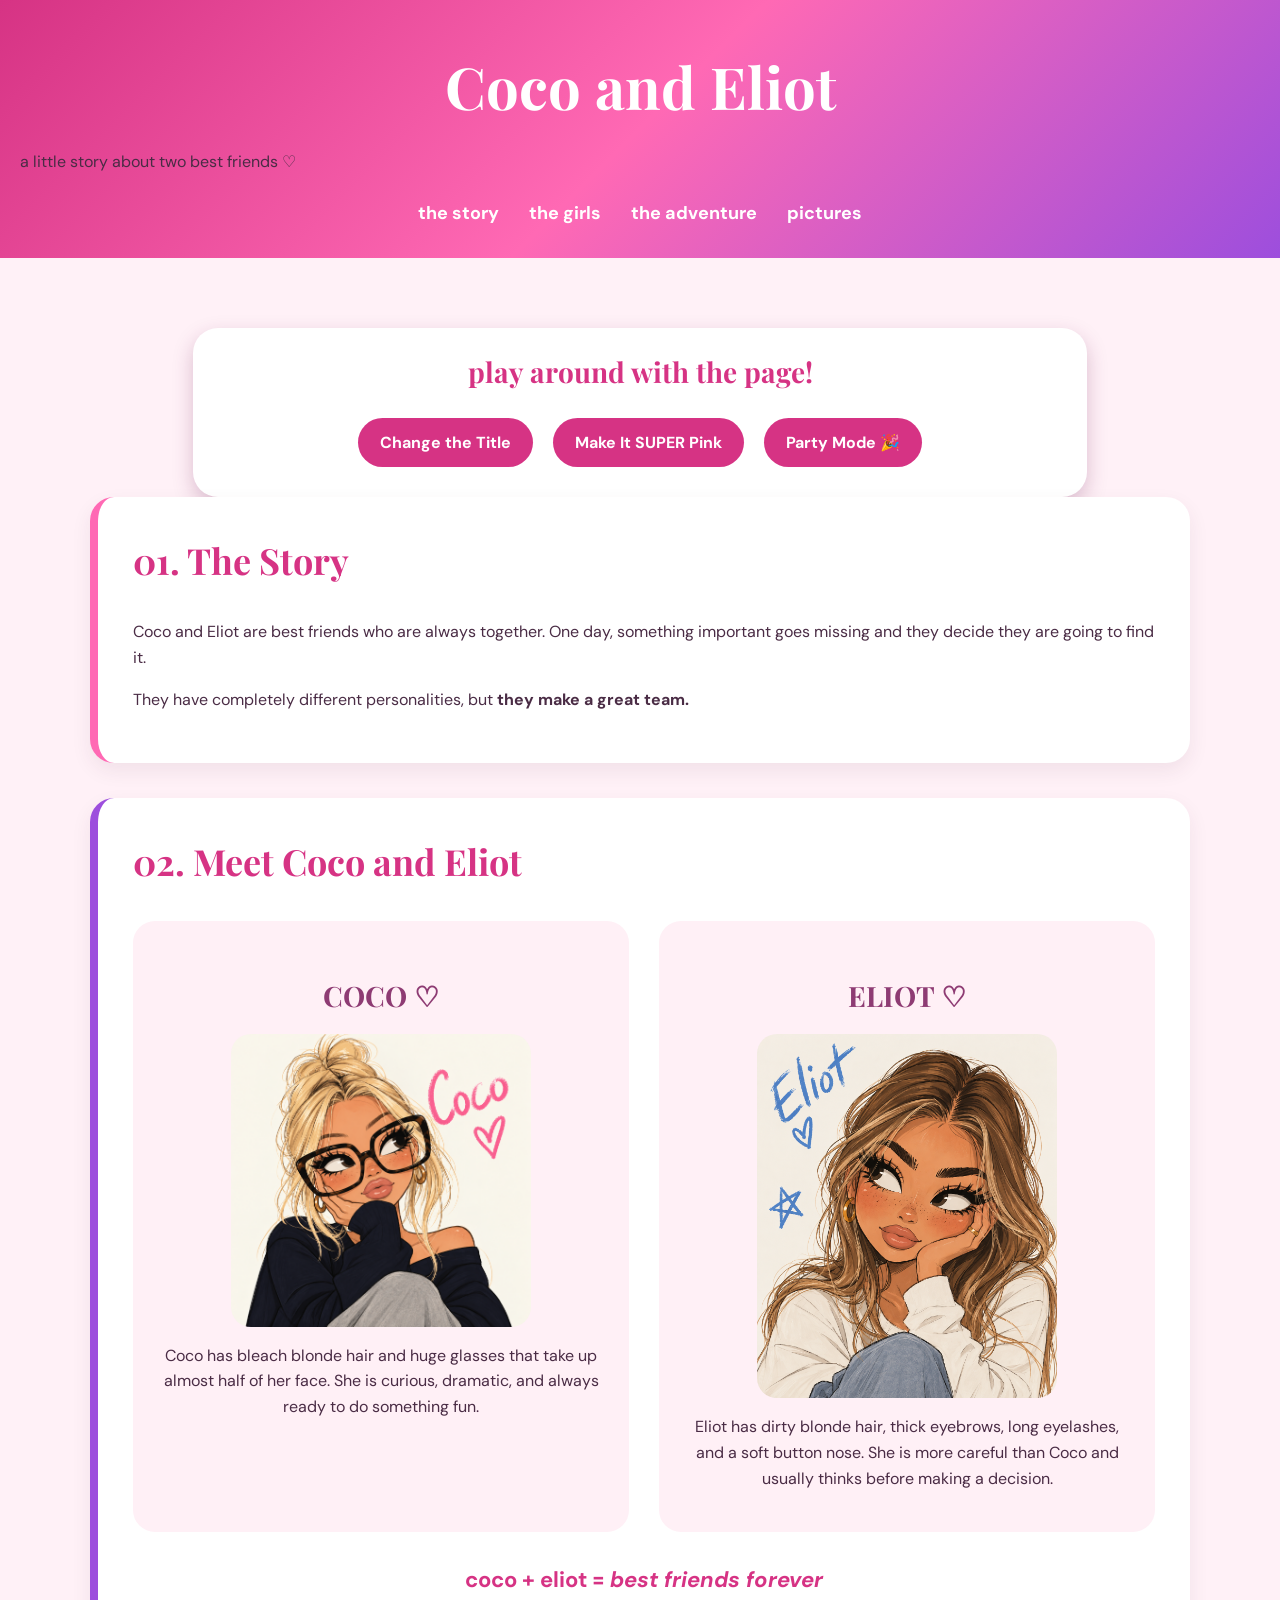
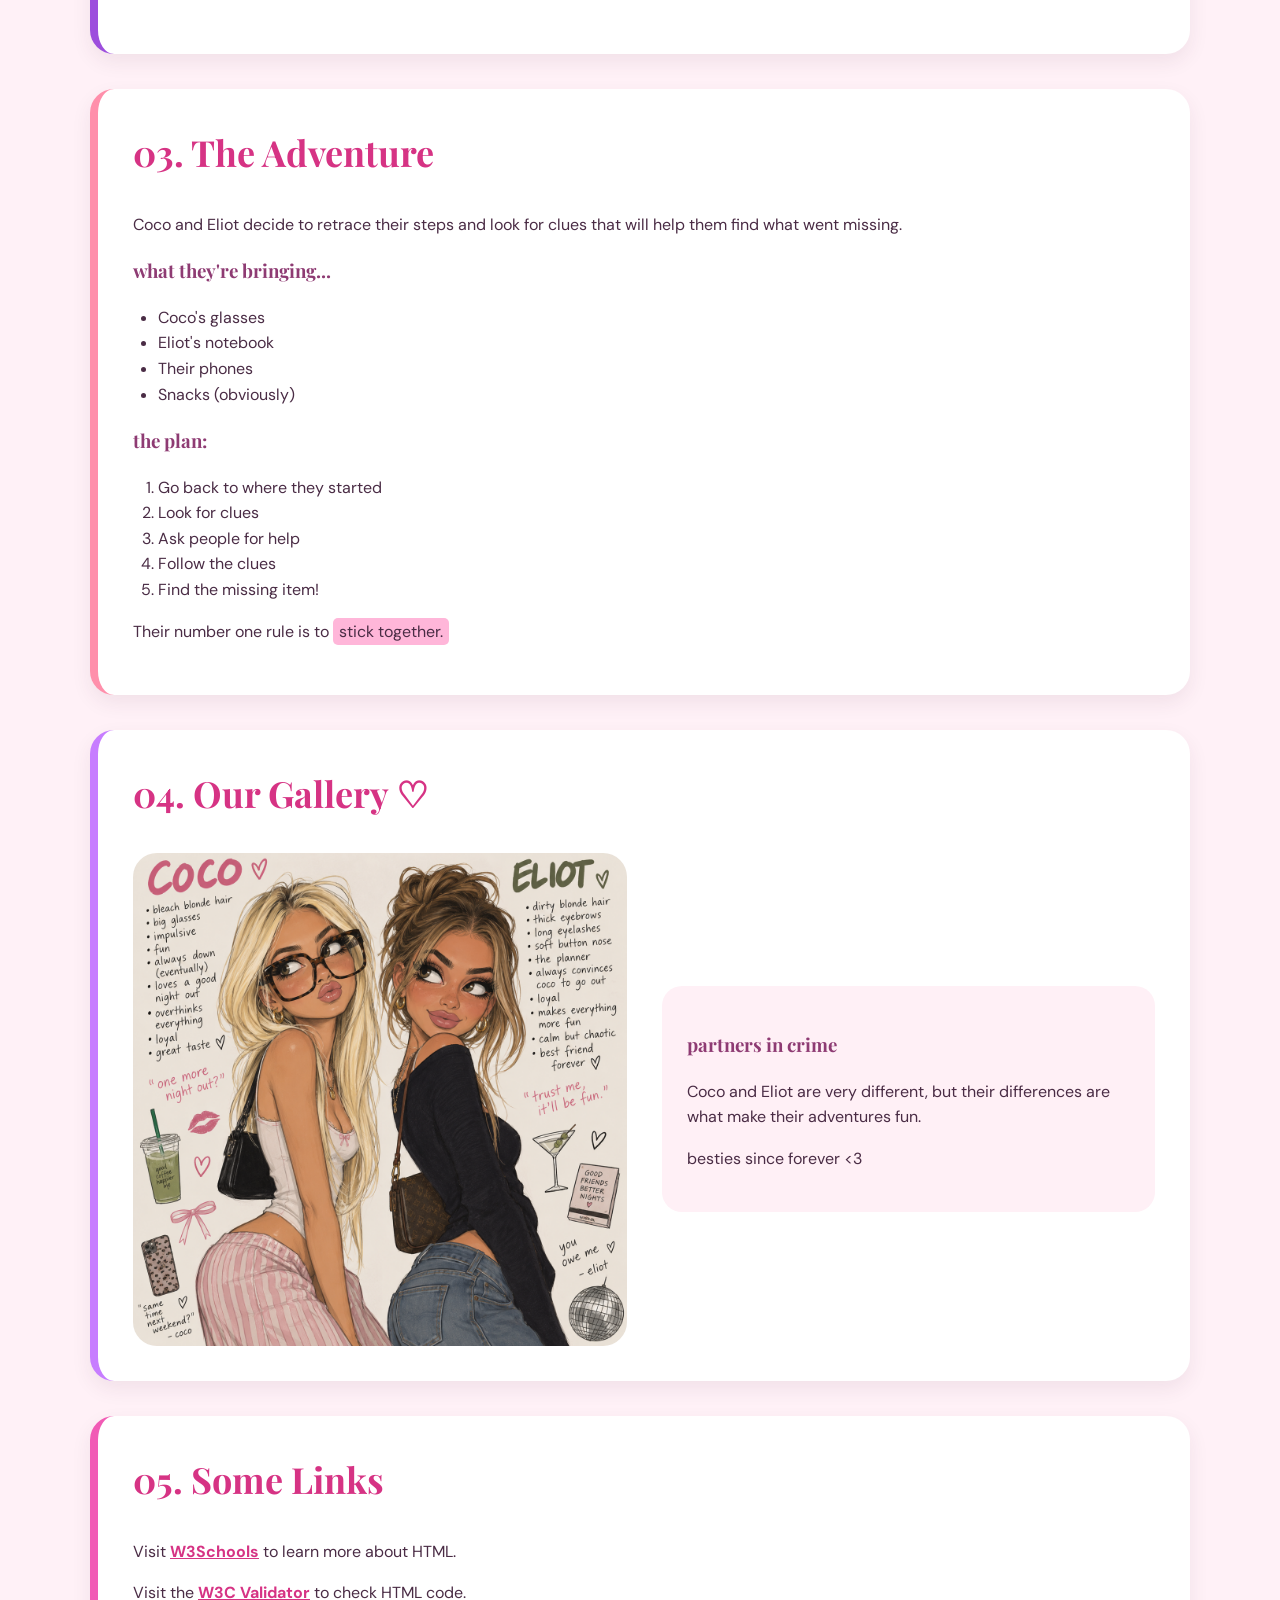
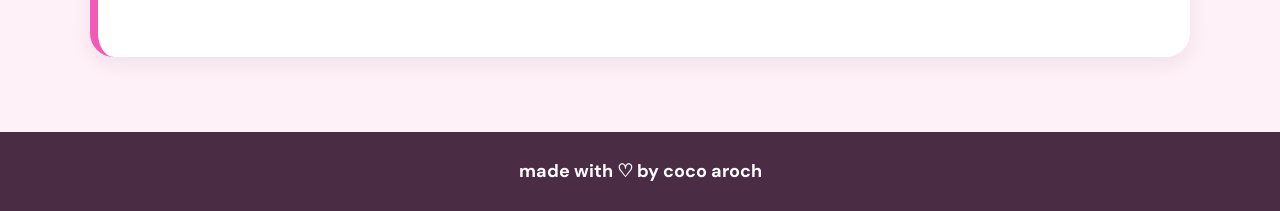
==== commit 5a1cf026: "Refactor index.html for improved structure and content Updated HTML structure and content for better" ====
--- a/index.html
+++ b/index.html
@@ -1,253 +1,177 @@
+
 <!DOCTYPE html>
-<html>
-    <head>
-        <title>Coco and Eliot: A Night Out</title>
+<html lang="en">
 
-        <meta name="description" content="An information site about Coco and Eliot">
-        <meta name="author" content="Coco Aroch">
-        <meta name="keywords" content="Coco, Eliot, story, adventure">
-        <meta charset="UTF-8">
-        <meta name="viewport" content="width=device-width, initial-scale=1.0">
+<head>
+    <meta charset="UTF-8">
+    <meta name="viewport" content="width=device-width, initial-scale=1.0">
+    <meta name="description" content="A story about Coco and Eliot">
+    <meta name="author" content="Coco Aroch">
+    <meta name="keywords" content="Coco, Eliot, best friends, adventure">
 
-        <link rel="preconnect" href="https://fonts.googleapis.com">
-        <link rel="preconnect" href="https://fonts.gstatic.com" crossorigin>
-        <link href="https://fonts.googleapis.com/css2?family=DM+Sans:wght@400;500;700&family=Playfair+Display:wght@600;700&display=swap" rel="stylesheet">
+    <title>Coco and Eliot: A Night Out</title>
+    <link rel="stylesheet" href="style.css">
+</head>
 
-        <link rel="stylesheet" href="style.css">
-    </head>
+<body>
 
-    <body>
+    <header>
+        <h1 id="main-title">Coco and Eliot</h1>
+        <p class="subtitle">a little story about two best friends ♡</p>
 
-        <header>
-            <h1 id="main-title">Coco and Eliot</h1>
+        <nav>
+            <ul>
+                <li><a href="#story">the story</a></li>
+                <li><a href="#characters">the girls</a></li>
+                <li><a href="#adventure">the adventure</a></li>
+                <li><a href="#gallery">pictures</a></li>
+            </ul>
+        </nav>
+    </header>
 
-            <nav>
-                <ul>
-                    <li><a href="#story">Story</a></li>
-                    <li><a href="#characters">Characters</a></li>
-                    <li><a href="#adventure">Adventure</a></li>
-                    <li><a href="#gallery">Gallery</a></li>
-                </ul>
-            </nav>
+    <main>
 
-            <div class="controller">
-                <h2>Control the Page</h2>
+        <div class="controller">
+            <h2>play around with the page!</h2>
+            <button id="title-button">Change the Title</button>
+            <button id="pink-button">Make It SUPER Pink</button>
+            <button id="party-button">Party Mode 🎉</button>
+        </div>
 
-                <button id="title-button">Change the Title</button>
+        <section id="story">
+            <h2>01. The Story</h2>
 
-                <button id="pink-button">Make It SUPER Pink</button>
+            <p id="story-text">
+                Coco and Eliot are best friends who are always together.
+                One day, something important goes missing and they decide
+                they are going to find it.
+            </p>
 
-                <button id="party-button">Party Mode 🎉</button>
-            </div>
-        </header>
+            <p id="team-text">
+                They have completely different personalities, but
+                <strong>they make a great team.</strong>
+            </p>
+        </section>
 
-        <main>
+        <section id="characters">
+            <h2>02. Meet Coco and Eliot</h2>
 
-            <section id="story">
-                <h2>The Story</h2>
+            <div class="character-grid">
 
-                <p id="story-text">
-                    Coco and Eliot are best friends who are always together.
-                    One day, something important goes missing and they decide
-                    they are going to find it.
-                </p>
+                <div class="character-card" id="coco-card">
+                    <h3>COCO ♡</h3>
 
-                <p id="team-text">
-                    They have completely different personalities, but
-                    <strong>they make a great team.</strong>
-                </p>
-            </section>
+                    <img src="images/78858d1e-fbee-4af7-be9e-d3a8edbc52f4.png" alt="Cartoon of Coco">
 
-            <section id="characters">
-                <h2>The Characters</h2>
-
-                <div class="character-grid">
-
-                    <div class="character-card" id="coco-card">
-                        <h3>Coco</h3>
-
-                        <img src="images/78858d1e-fbee-4af7-be9e-d3a8edbc52f4.png" alt="Cartoon of Coco">
-
-                        <p>
-                            Coco has bleach blonde hair and huge glasses that take up
-                            almost half of her face. She is curious, dramatic, and
-                            always ready to do something fun.
-                        </p>
-                    </div>
-
-                    <div class="character-card" id="eliot-card">
-                        <h3>Eliot</h3>
-
-                        <img src="images/6a0eaf70-2ab0-4a6f-a9fe-0bcb6ad5fbcb.png" alt="Cartoon of Eliot">
-
-                        <p>
-                            Eliot has dirty blonde hair, thick eyebrows, long eyelashes,
-                            and a soft button nose. She is more careful than Coco and
-                            usually thinks before making a decision.
-                        </p>
-                    </div>
-
+                    <p>
+                        Coco has bleach blonde hair and huge glasses that
+                        take up almost half of her face. She is curious,
+                        dramatic, and always ready to do something fun.
+                    </p>
                 </div>
 
-                <p class="friend-text" id="friend-text">
-                    Coco and Eliot are <em>best friends.</em>
-                </p>
-            </section>
+                <div class="character-card" id="eliot-card">
+                    <h3>ELIOT ♡</h3>
 
-            <section id="adventure">
-                <h2>The Adventure</h2>
+                    <img src="images/6a0eaf70-2ab0-4a6f-a9fe-0bcb6ad5fbcb.png" alt="Cartoon of Eliot">
 
-                <p>
-                    Coco and Eliot decide to retrace their steps and look for
-                    clues that will help them find what went missing.
-                </p>
+                    <p>
+                        Eliot has dirty blonde hair, thick eyebrows, long
+                        eyelashes, and a soft button nose. She is more
+                        careful than Coco and usually thinks before
+                        making a decision.
+                    </p>
+                </div>
 
-                <h3>What They Bring</h3>
+            </div>
 
-                <ul>
-                    <li>Coco's glasses</li>
-                    <li>Eliot's notebook</li>
-                    <li>Their phones</li>
-                    <li>Snacks</li>
-                </ul>
+            <p class="friend-text" id="friend-text">
+                coco + eliot = <em>best friends forever</em>
+            </p>
+        </section>
 
-                <h3>The Plan</h3>
+        <section id="adventure">
+            <h2>03. The Adventure</h2>
 
-                <ol>
-                    <li>Go back to where they started.</li>
-                    <li>Look for clues.</li>
-                    <li>Ask people for help.</li>
-                    <li>Follow the clues.</li>
-                    <li>Find the missing item.</li>
-                </ol>
+            <p>
+                Coco and Eliot decide to retrace their steps and look
+                for clues that will help them find what went missing.
+            </p>
 
-                <p>
-                    Their number one rule is to <mark>stick together.</mark>
-                </p>
-            </section>
+            <div class="adventure-grid">
 
-            <section id="gallery">
-                <h2>Gallery</h2>
+                <div>
+                    <h3>what they're bringing...</h3>
+                    <ul>
+                        <li>Coco's glasses</li>
+                        <li>Eliot's notebook</li>
+                        <li>Their phones</li>
+                        <li>Snacks (obviously)</li>
+                    </ul>
+                </div>
 
-                <div class="gallery-grid">
+                <div>
+                    <h3>the plan:</h3>
+                    <ol>
+                        <li>Go back to where they started</li>
+                        <li>Look for clues</li>
+                        <li>Ask people for help</li>
+                        <li>Follow the clues</li>
+                        <li>Find the missing item!</li>
+                    </ol>
+                </div>
 
-                    <img src="images/e3edf900-63e2-4e44-b927-f245aba2eed5.png" alt="Coco and Eliot together">
+            </div>
 
-                    <div class="gallery-text">
-                        <h3>Partners in Crime</h3>
+            <p class="rule">
+                Their number one rule is to <mark>stick together.</mark>
+            </p>
+        </section>
 
-                        <p id="gallery-text">
-                            Coco and Eliot are very different, but their differences
-                            are what make their adventures fun.
-                        </p>
-                    </div>
+        <section id="gallery">
+            <h2>04. Our Gallery ♡</h2>
 
+            <div class="gallery-grid">
+
+                <img src="images/e3edf900-63e2-4e44-b927-f245aba2eed5.png" alt="Coco and Eliot together">
+
+                <div class="gallery-text">
+                    <h3>partners in crime</h3>
+
+                    <p id="gallery-text">
+                        Coco and Eliot are very different, but their
+                        differences are what make their adventures fun.
+                    </p>
+
+                    <p>besties since forever &lt;3</p>
                 </div>
-            </section>
 
-            <section class="links-section">
-                <h2>Links</h2>
+            </div>
+        </section>
 
-                <p>
-                    Visit
-                    <a href="https://www.w3schools.com/html/">W3Schools</a>
-                    to learn more about HTML.
-                </p>
+        <section class="links-section">
+            <h2>05. Some Links</h2>
 
-                <p>
-                    Visit the
-                    <a href="https://validator.w3.org/">W3C Validator</a>
-                    to check HTML code.
-                </p>
-            </section>
+            <p>
+                Visit
+                <a href="https://www.w3schools.com/html/" target="_blank" rel="noopener noreferrer">W3Schools</a>
+                to learn more about HTML.
+            </p>
 
-        </main>
+            <p>
+                Visit the
+                <a href="https://validator.w3.org/" target="_blank" rel="noopener noreferrer">W3C Validator</a>
+                to check HTML code.
+            </p>
+        </section>
 
-        <footer>
-            <p id="footer-text">A Story By Coco Aroch</p>
-        </footer>
+    </main>
 
+    <footer>
+        <p id="footer-text">made with ♡ by coco aroch</p>
+    </footer>
 
-        <script>
+    <script src="script.js"></script>
 
-            let titleButton = document.getElementById("title-button");
-            let pinkButton = document.getElementById("pink-button");
-            let partyButton = document.getElementById("party-button");
-
-            let mainTitle = document.getElementById("main-title");
-            let storyText = document.getElementById("story-text");
-            let teamText = document.getElementById("team-text");
-            let cocoCard = document.getElementById("coco-card");
-            let eliotCard = document.getElementById("eliot-card");
-            let friendText = document.getElementById("friend-text");
-            let galleryText = document.getElementById("gallery-text");
-            let footerText = document.getElementById("footer-text");
-
-
-            titleButton.addEventListener("click", function() {
-
-                mainTitle.innerHTML = "✨ COCO + ELIOT TAKE THE NIGHT ✨";
-
-                mainTitle.style.fontSize = "75px";
-
-                mainTitle.style.letterSpacing = "5px";
-
-                mainTitle.style.textTransform = "uppercase";
-
-            });
-
-
-            pinkButton.addEventListener("click", function() {
-
-                document.body.style.backgroundColor = "#ffb6d9";
-
-                storyText.style.color = "#ff1493";
-
-                document.getElementById("story").style.backgroundColor = "#ffe4f2";
-
-                document.getElementById("characters").style.backgroundColor = "#ffc7e3";
-
-                document.getElementById("adventure").style.backgroundColor = "#ffe0ef";
-
-                document.getElementById("gallery").style.backgroundColor = "#ffc1dc";
-
-                footerText.style.color = "#ff1493";
-
-            });
-
-
-            partyButton.addEventListener("click", function() {
-
-                mainTitle.innerHTML = "🎉💖✨ COCO + ELIOT PARTY MODE ✨💖🎉";
-
-                storyText.innerHTML =
-                "💋✨ Coco and Eliot are BESTIES FOREVER 💕🎀 and tonight is officially CHAOS MODE 🎉🍸💖✨";
-
-                teamText.innerHTML =
-                "💞👯‍♀️✨ They are dramatic, iconic, unstoppable, and absolutely <strong>READY FOR THE NIGHT.</strong> 💋🎉🍾";
-
-                friendText.innerHTML =
-                "💖🎀✨ BEST FRIENDS FOREVER ✨🎀💖 👯‍♀️💋🍸🎉";
-
-                galleryText.innerHTML =
-                "🎉💞 Partners in crime, queens of the night, and professional chaos creators 💋✨🍾🎀";
-
-                footerText.innerHTML =
-                "✨💖🎉 COCO + ELIOT FOREVER 🎉💖✨";
-
-                document.body.classList.add("party-body");
-
-                cocoCard.classList.add("party-card");
-
-                eliotCard.classList.add("party-card");
-
-                mainTitle.classList.add("party-title");
-
-                storyText.classList.add("emoji-text");
-
-            });
-
-        </script>
-
-    </body>
+</body>
 </html>
--- a/style.css
+++ b/style.css
@@ -6,6 +6,7 @@
     color: #4a2c45;
     font-family: "DM Sans", sans-serif;
     line-height: 1.6;
+    transition: all 0.4s ease;
 }
 
 h1,
@@ -19,261 +20,358 @@
     margin: 0;
     color: #ffffff;
     text-align: center;
-    background-color: transparent;
+    transition: all 0.4s ease;
 }
 
 h2 {
     font-size: 36px;
     color: #d63384;
     margin-top: 0;
-    text-decoration: underline;
 }
 
 h3 {
-    font-size: 25px;
-    color: #7b3fb2;
-}
-
-p {
-    color: #5d3a55;
+    color: #8e3b73;
 }
 
 header {
-    background-color: #ff69b4;
-    color: white;
-    text-align: center;
-    padding: 50px 20px 25px;
-}
-
-header h1 {
-    background-color: transparent;
-    color: white;
+    background: linear-gradient(
+        135deg,
+        #d63384,
+        #ff69b4,
+        #9d4edd
+    );
+    padding: 40px 20px 30px;
+}
+
+nav {
+    margin-top: 25px;
 }
 
 nav ul {
-    display: grid;
-    grid-template-columns: repeat(4, 1fr);
     list-style: none;
     padding: 0;
-    max-width: 700px;
-    margin: 30px auto 0;
-    gap: 15px;
-}
-
-nav li {
-    list-style: none;
+    margin: 0;
+    display: flex;
+    justify-content: center;
+    gap: 30px;
 }
 
 nav a {
     color: white;
     text-decoration: none;
     font-weight: bold;
-    background-color: #c94f9d;
-    padding: 10px;
-    border-radius: 12px;
-    display: block;
+    font-size: 18px;
 }
 
 nav a:hover {
-    background-color: #7b3fb2;
-    color: #fff3a6;
+    text-decoration: underline;
+}
+
+.controller {
+    background-color: #ffffff;
+    text-align: center;
+    padding: 22px;
+    margin: 30px auto 0;
+    width: 85%;
+    max-width: 850px;
+    border-radius: 25px;
+    box-shadow: 0 8px 20px rgba(112, 30, 87, 0.25);
+}
+
+.controller h2 {
+    margin-bottom: 15px;
+    font-size: 28px;
+    color: #d63384;
+}
+
+.controller button {
+    background-color: #d63384;
+    color: white;
+    border: none;
+    padding: 14px 22px;
+    margin: 8px;
+    border-radius: 25px;
+    font-family: "DM Sans", sans-serif;
+    font-size: 16px;
+    font-weight: bold;
+    cursor: pointer;
+    transition: all 0.3s ease;
+}
+
+.controller button:hover {
+    background-color: #ff69b4;
+    transform: scale(1.08);
+    box-shadow: 0 5px 15px rgba(214, 51, 132, 0.35);
 }
 
 main {
-    max-width: 950px;
-    margin: auto;
+    max-width: 1100px;
+    margin: 0 auto;
     padding: 40px 20px;
 }
 
 section {
     background-color: white;
+    padding: 35px;
     margin-bottom: 35px;
-    padding: 35px;
-    border-radius: 20px;
+    border-radius: 24px;
+    box-shadow: 0 8px 20px rgba(73, 44, 69, 0.08);
+    transition: all 0.4s ease;
 }
 
 #story {
-    background-color: #ffe0ef;
+    border-left: 8px solid #ff69b4;
 }
 
 #characters {
-    background-color: #fbe4ff;
+    border-left: 8px solid #9d4edd;
 }
 
 #adventure {
-    background-color: #fff3c4;
+    border-left: 8px solid #ff8fab;
 }
 
 #gallery {
-    background-color: #e6f4ff;
+    border-left: 8px solid #c77dff;
+}
+
+.links-section {
+    border-left: 8px solid #f15bb5;
 }
 
 .character-grid {
     display: grid;
-    grid-template-columns: 1fr 1fr;
+    grid-template-columns: repeat(2, 1fr);
     gap: 30px;
 }
 
 .character-card {
-    background-color: #ffc9df;
+    background-color: #fff0f6;
     padding: 25px;
-    text-align: center;
-    border-radius: 18px;
-}
-
-.character-card:nth-child(2) {
-    background-color: #e7c6ff;
+    border-radius: 22px;
+    text-align: center;
+    transition: all 0.4s ease;
 }
 
 .character-card img {
     width: 100%;
     max-width: 300px;
-    height: auto;
-    border-radius: 18px;
-}
-
-.character-card:hover {
-    transform: translateY(-5px);
+    border-radius: 20px;
+    display: block;
+    margin: 15px auto;
+}
+
+.character-card h3 {
+    font-size: 28px;
+    margin-bottom: 10px;
 }
 
 .friend-text {
     text-align: center;
-    font-size: 20px;
+    font-size: 22px;
+    color: #d63384;
+    font-weight: bold;
     margin-top: 30px;
-    color: #d63384;
-    font-weight: bold;
-}
-
-#adventure ul li,
-#adventure ol li {
-    margin-bottom: 7px;
-    color: #5a3d74;
-}
-
-#adventure ol li {
-    list-style: lower-greek;
+}
+
+#adventure ul,
+#adventure ol {
+    padding-left: 25px;
+}
+
+mark {
+    background-color: #ffb6d9;
+    color: #4a2c45;
+    padding: 3px 6px;
+    border-radius: 5px;
 }
 
 .gallery-grid {
     display: grid;
     grid-template-columns: 1fr 1fr;
-    gap: 30px;
+    gap: 35px;
     align-items: center;
 }
 
 .gallery-grid img {
     width: 100%;
-    height: auto;
+    border-radius: 24px;
+}
+
+.gallery-text {
+    background-color: #fff0f6;
+    padding: 25px;
     border-radius: 20px;
 }
 
-.gallery-text {
-    background-color: #bde0fe;
+.links-section a {
+    color: #d63384;
+    font-weight: bold;
+}
+
+.links-section a:hover {
+    color: #9d4edd;
+}
+
+footer {
+    background-color: #4a2c45;
+    color: white;
+    text-align: center;
     padding: 25px;
-    border-radius: 18px;
-}
-
-.gallery-text h3 {
-    color: #d63384;
-}
-
-strong {
-    color: #e6398f;
-}
-
-em {
-    color: #7b3fb2;
-}
-
-mark {
-    background-color: #ffb3d9;
-    color: #5a2449;
-    padding: 3px 6px;
-}
-
-main a {
-    color: #d63384;
-    font-weight: bold;
-}
-
-main a:hover {
-    color: #7b3fb2;
-}
-
-.links-section {
-    text-align: center;
-    background-color: #ffd6ea;
-}
-
-footer {
-    background-color: #7b3fb2;
+    font-weight: bold;
+    font-size: 18px;
+}
+
+footer p {
+    margin: 0;
+    transition: all 0.4s ease;
+}
+
+/* PARTY MODE */
+
+.party-body {
+    background:
+        linear-gradient(
+            45deg,
+            #ff8fc7,
+            #ffd6e8,
+            #c77dff,
+            #ffb6d9,
+            #ff69b4
+        );
+    background-size: 400% 400%;
+    animation: partyBackground 5s ease infinite;
+}
+
+.party-body section {
+    border: 5px dashed #ff1493;
+    box-shadow:
+        0 0 20px rgba(255, 20, 147, 0.6),
+        0 0 40px rgba(199, 125, 255, 0.4);
+}
+
+.party-card {
+    border: 6px solid #ff1493;
+    border-radius: 30px;
+    box-shadow:
+        0 0 20px #ff69b4,
+        0 0 35px rgba(157, 78, 221, 0.5);
+    transform: rotate(-3deg) scale(1.05);
+    background-color: #fff0f8;
+}
+
+#eliot-card.party-card {
+    transform: rotate(3deg) scale(1.05);
+}
+
+.party-title {
     color: white;
-    text-align: center;
-    padding: 20px;
-}
-
-footer p {
-    color: white;
-}
-
-@media screen and (max-width: 600px) {
+    text-shadow:
+        3px 3px #ff1493,
+        6px 6px #9d4edd,
+        9px 9px #ff69b4;
+    transform: scale(1.05);
+}
+
+.emoji-text {
+    font-size: 23px;
+    font-weight: bold;
+    color: #ff1493;
+}
+
+.party-body h2 {
+    color: #ff1493;
+    text-shadow: 2px 2px #ffd6e8;
+}
+
+.party-body h3 {
+    color: #9d4edd;
+}
+
+.party-body footer {
+    background:
+        linear-gradient(
+            90deg,
+            #ff1493,
+            #9d4edd,
+            #ff69b4
+        );
+    font-size: 22px;
+}
+
+.party-body .controller {
+    border: 5px solid #ff1493;
+    box-shadow:
+        0 0 20px #ff69b4,
+        0 0 35px rgba(157, 78, 221, 0.5);
+}
+
+.party-body .controller button {
+    background:
+        linear-gradient(
+            90deg,
+            #ff1493,
+            #9d4edd
+        );
+    box-shadow: 0 0 12px rgba(255, 20, 147, 0.5);
+}
+
+@keyframes partyBackground {
+    0% {
+        background-position: 0% 50%;
+    }
+
+    50% {
+        background-position: 100% 50%;
+    }
+
+    100% {
+        background-position: 0% 50%;
+    }
+}
+
+/* MOBILE */
+
+@media screen and (max-width: 700px) {
+
+    h1 {
+        font-size: 42px;
+    }
 
     nav ul {
-        grid-template-columns: 1fr;
-        width: 100%;
-        gap: 10px;
-    }
-
-    nav li {
-        width: 100%;
-    }
-
-    nav a {
+        flex-direction: column;
+        align-items: center;
+        gap: 12px;
+    }
+
+    .controller {
+        width: 90%;
+        padding: 18px 10px;
+    }
+
+    .controller button {
         display: block;
-        width: auto;
-        text-align: center;
+        width: 85%;
+        margin: 10px auto;
     }
 
     .character-grid {
         grid-template-columns: 1fr;
-        gap: 20px;
     }
 
     .gallery-grid {
         grid-template-columns: 1fr;
-        gap: 20px;
-    }
-
-    img {
-        max-width: 100%;
-        height: auto;
-    }
-
-    h1 {
-        font-size: 38px;
+    }
+
+    section {
+        padding: 25px 20px;
     }
 
     h2 {
-        font-size: 28px;
-    }
-
-    h3 {
-        font-size: 22px;
-    }
-
-    header {
-        padding: 35px 15px 20px;
-    }
-
-    main {
-        padding: 20px 12px;
-    }
-
-    section {
-        padding: 22px;
-    }
-
-    .character-card {
-        padding: 20px;
-    }
-}
+        font-size: 30px;
+    }
+
+    .party-title {
+        font-size: 45px !important;
+    }
+}
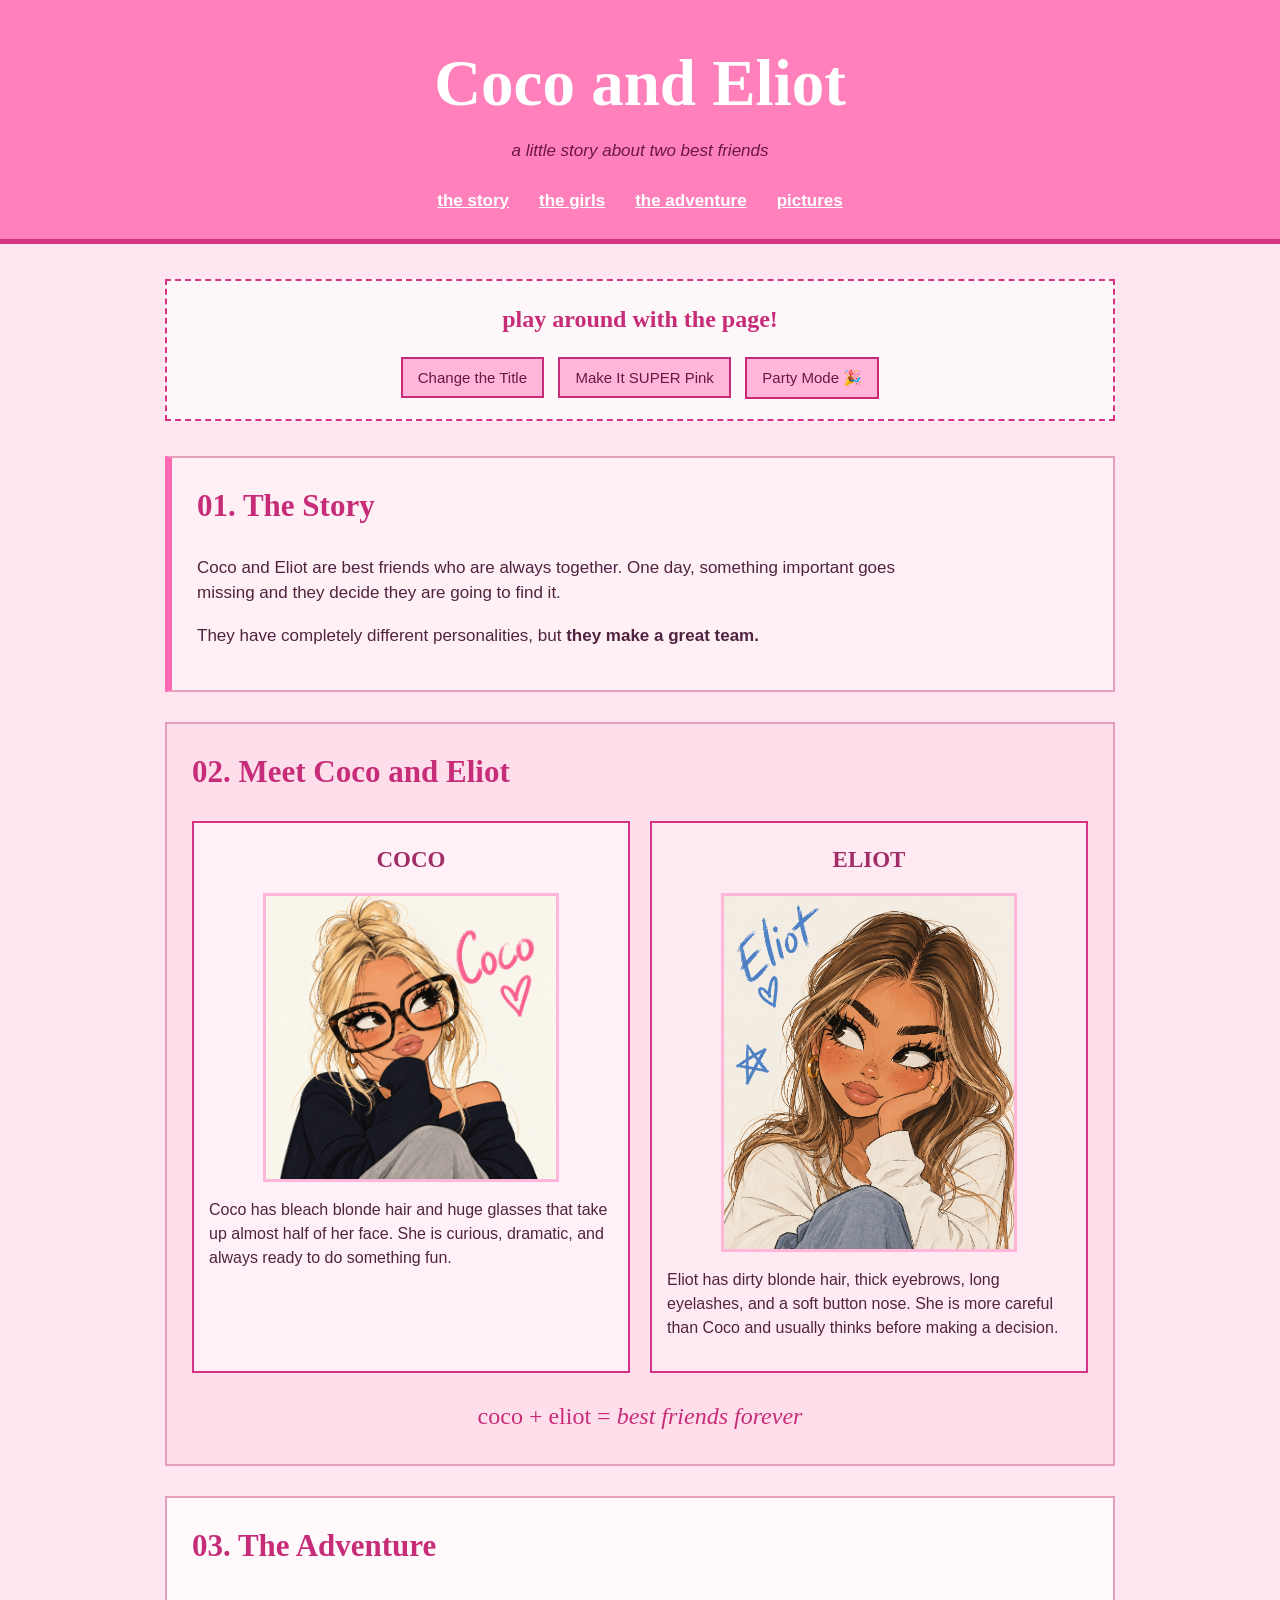
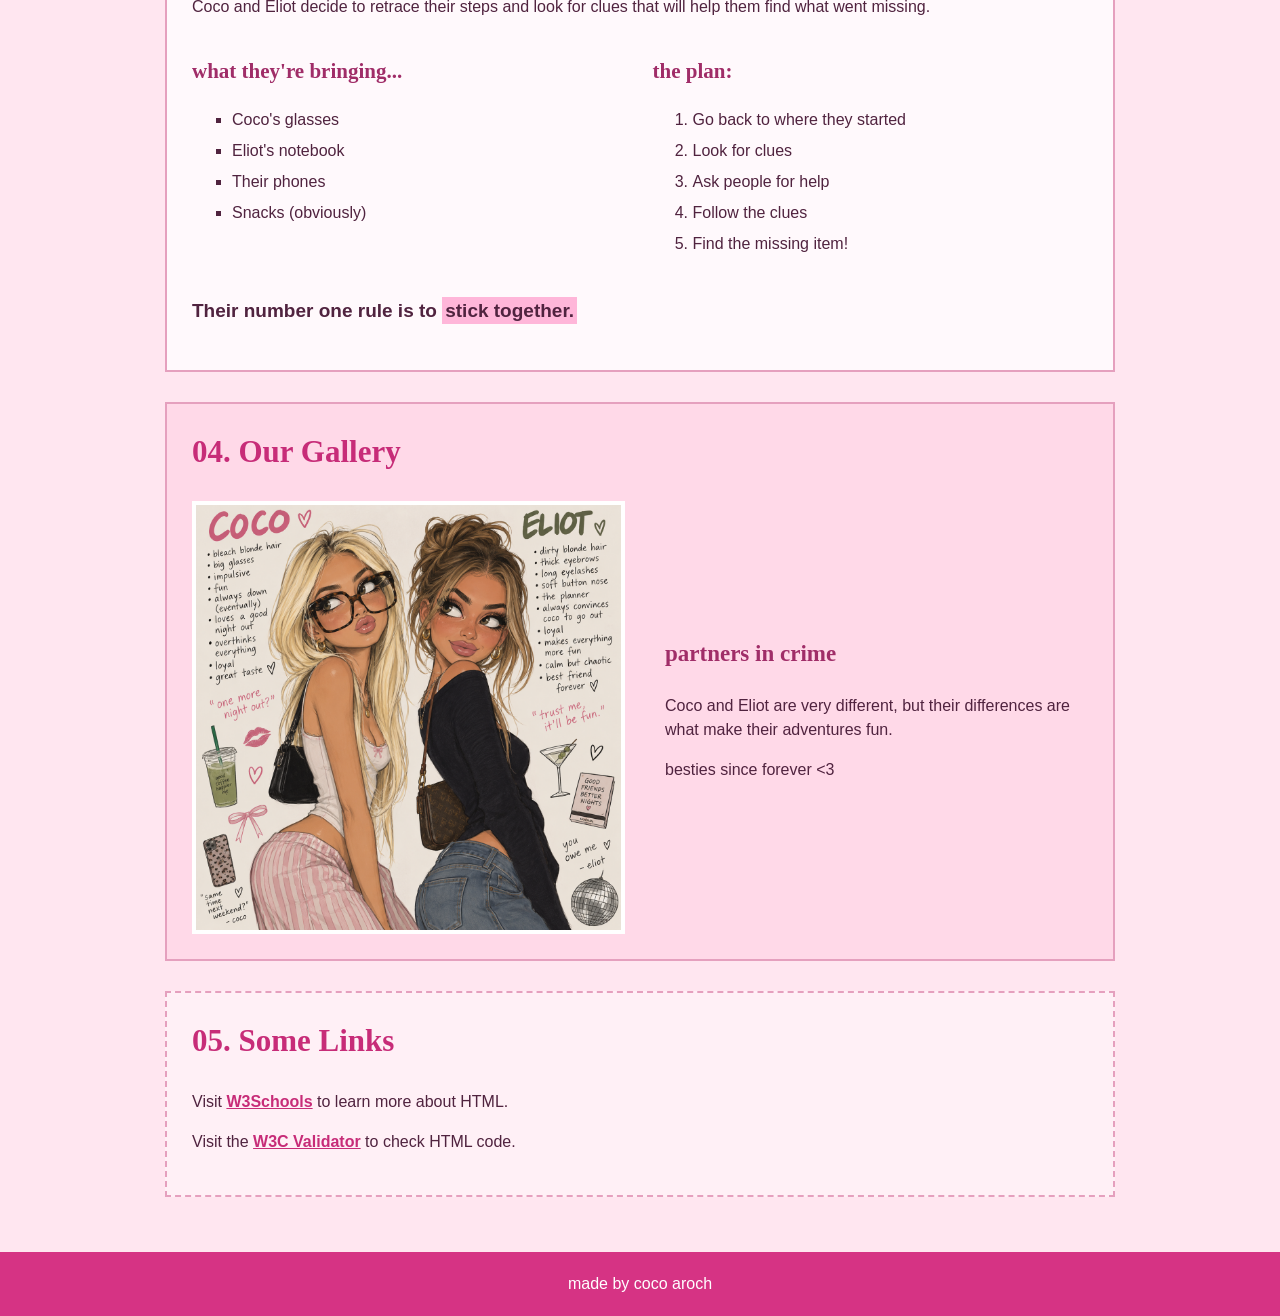
==== commit 39e5a03f: "Remove heart symbols from text in index.html" ====
--- a/index.html
+++ b/index.html
@@ -17,7 +17,7 @@
 
     <header>
         <h1 id="main-title">Coco and Eliot</h1>
-        <p class="subtitle">a little story about two best friends ♡</p>
+        <p class="subtitle">a little story about two best friends </p>
 
         <nav>
             <ul>
@@ -59,7 +59,7 @@
             <div class="character-grid">
 
                 <div class="character-card" id="coco-card">
-                    <h3>COCO ♡</h3>
+                    <h3>COCO </h3>
 
                     <img src="images/78858d1e-fbee-4af7-be9e-d3a8edbc52f4.png" alt="Cartoon of Coco">
 
@@ -71,7 +71,7 @@
                 </div>
 
                 <div class="character-card" id="eliot-card">
-                    <h3>ELIOT ♡</h3>
+                    <h3>ELIOT </h3>
 
                     <img src="images/6a0eaf70-2ab0-4a6f-a9fe-0bcb6ad5fbcb.png" alt="Cartoon of Eliot">
 
@@ -129,7 +129,7 @@
         </section>
 
         <section id="gallery">
-            <h2>04. Our Gallery ♡</h2>
+            <h2>04. Our Gallery </h2>
 
             <div class="gallery-grid">
 
@@ -168,7 +168,7 @@
     </main>
 
     <footer>
-        <p id="footer-text">made with ♡ by coco aroch</p>
+        <p id="footer-text">made by coco aroch</p>
     </footer>
 
     <script src="script.js"></script>
--- a/style.css
+++ b/style.css
@@ -1,50 +1,43 @@
-@import url('https://fonts.googleapis.com/css2?family=DM+Sans:wght@400;500;700&family=Playfair+Display:wght@600;700&display=swap');
 
 body {
     margin: 0;
-    background-color: #fff1f7;
-    color: #4a2c45;
-    font-family: "DM Sans", sans-serif;
-    line-height: 1.6;
-    transition: all 0.4s ease;
-}
-
-h1,
-h2,
+    background-color: #ffe6f0;
+    color: #50233f;
+    font-family: Arial, sans-serif;
+    line-height: 1.5;
+}
+
+header {
+    background-color: #ff80bb;
+    padding: 35px 20px 25px;
+    text-align: center;
+    border-bottom: 5px solid #d63384;
+}
+
+h1 {
+    font-family: Georgia, serif;
+    font-size: 65px;
+    color: white;
+    margin: 0;
+}
+
+.subtitle {
+    color: #6b1645;
+    font-size: 17px;
+    font-style: italic;
+    margin: 5px 0 25px;
+}
+
+h2 {
+    font-family: Georgia, serif;
+    color: #c72c78;
+    font-size: 31px;
+}
+
 h3 {
-    font-family: "Playfair Display", serif;
-}
-
-h1 {
-    font-size: 58px;
-    margin: 0;
-    color: #ffffff;
-    text-align: center;
-    transition: all 0.4s ease;
-}
-
-h2 {
-    font-size: 36px;
-    color: #d63384;
-    margin-top: 0;
-}
-
-h3 {
-    color: #8e3b73;
-}
-
-header {
-    background: linear-gradient(
-        135deg,
-        #d63384,
-        #ff69b4,
-        #9d4edd
-    );
-    padding: 40px 20px 30px;
-}
-
-nav {
-    margin-top: 25px;
+    font-family: Georgia, serif;
+    color: #a02d68;
+    font-size: 23px;
 }
 
 nav ul {
@@ -58,300 +51,302 @@
 
 nav a {
     color: white;
-    text-decoration: none;
+    font-size: 17px;
     font-weight: bold;
-    font-size: 18px;
+    text-decoration: underline;
 }
 
 nav a:hover {
-    text-decoration: underline;
+    color: #6b1645;
+}
+
+main {
+    max-width: 950px;
+    margin: auto;
+    padding: 25px 20px;
 }
 
 .controller {
-    background-color: #ffffff;
-    text-align: center;
-    padding: 22px;
-    margin: 30px auto 0;
-    width: 85%;
-    max-width: 850px;
-    border-radius: 25px;
-    box-shadow: 0 8px 20px rgba(112, 30, 87, 0.25);
+    background-color: #fff8fb;
+    border: 2px dashed #d63384;
+    padding: 15px 20px;
+    margin: 10px 0 35px;
+    text-align: center;
 }
 
 .controller h2 {
-    margin-bottom: 15px;
-    font-size: 28px;
-    color: #d63384;
-}
-
-.controller button {
-    background-color: #d63384;
-    color: white;
-    border: none;
-    padding: 14px 22px;
-    margin: 8px;
-    border-radius: 25px;
-    font-family: "DM Sans", sans-serif;
-    font-size: 16px;
-    font-weight: bold;
+    font-size: 24px;
+    margin: 5px 0 15px;
+}
+
+button {
+    background-color: #ffb6d9;
+    border: 2px solid #c72c78;
+    color: #6b1645;
+    padding: 10px 15px;
+    margin: 5px;
+    font-family: Arial, sans-serif;
+    font-size: 15px;
     cursor: pointer;
-    transition: all 0.3s ease;
-}
-
-.controller button:hover {
+}
+
+button:hover {
     background-color: #ff69b4;
-    transform: scale(1.08);
-    box-shadow: 0 5px 15px rgba(214, 51, 132, 0.35);
-}
-
-main {
-    max-width: 1100px;
-    margin: 0 auto;
-    padding: 40px 20px;
+    color: white;
 }
 
 section {
-    background-color: white;
-    padding: 35px;
-    margin-bottom: 35px;
-    border-radius: 24px;
-    box-shadow: 0 8px 20px rgba(73, 44, 69, 0.08);
-    transition: all 0.4s ease;
+    padding: 25px;
+    margin-bottom: 30px;
+    border: 2px solid #e5a0be;
+    background-color: #fff9fc;
+}
+
+section h2 {
+    margin-top: 0;
 }
 
 #story {
-    border-left: 8px solid #ff69b4;
+    background-color: #fff0f6;
+    border-left: 7px solid #ff69b4;
+}
+
+#story p {
+    max-width: 750px;
+    font-size: 17px;
 }
 
 #characters {
-    border-left: 8px solid #9d4edd;
-}
-
-#adventure {
-    border-left: 8px solid #ff8fab;
-}
-
-#gallery {
-    border-left: 8px solid #c77dff;
-}
-
-.links-section {
-    border-left: 8px solid #f15bb5;
+    background-color: #ffdeec;
 }
 
 .character-grid {
     display: grid;
-    grid-template-columns: repeat(2, 1fr);
-    gap: 30px;
+    grid-template-columns: 1fr 1fr;
+    gap: 20px;
 }
 
 .character-card {
-    background-color: #fff0f6;
-    padding: 25px;
-    border-radius: 22px;
-    text-align: center;
-    transition: all 0.4s ease;
+    padding: 15px;
+    background-color: #fff8fb;
+    border: 2px solid #d63384;
+}
+
+.character-card h3 {
+    text-align: center;
+    margin: 5px 0 15px;
 }
 
 .character-card img {
-    width: 100%;
-    max-width: 300px;
-    border-radius: 20px;
     display: block;
-    margin: 15px auto;
-}
-
-.character-card h3 {
-    font-size: 28px;
-    margin-bottom: 10px;
+    width: 85%;
+    max-width: 290px;
+    height: auto;
+    margin: 0 auto 15px;
+    border: 3px solid #ffb6d9;
+}
+
+.character-card p {
+    font-size: 16px;
+}
+
+#coco-card {
+    background-color: #fff1f7;
+}
+
+#eliot-card {
+    background-color: #ffeaf3;
 }
 
 .friend-text {
-    text-align: center;
-    font-size: 22px;
-    color: #d63384;
+    font-family: Georgia, serif;
+    font-size: 24px;
+    color: #c72c78;
+    text-align: center;
+    margin: 25px 0 5px;
+}
+
+#adventure {
+    background-color: #fff9fc;
+}
+
+.adventure-grid {
+    display: grid;
+    grid-template-columns: 1fr 1fr;
+    gap: 25px;
+}
+
+#adventure h3 {
+    font-size: 21px;
+}
+
+#adventure li {
+    margin-bottom: 7px;
+}
+
+#adventure ul {
+    list-style-type: square;
+}
+
+.rule {
+    font-size: 19px;
     font-weight: bold;
-    margin-top: 30px;
-}
-
-#adventure ul,
-#adventure ol {
-    padding-left: 25px;
+    margin-top: 25px;
 }
 
 mark {
     background-color: #ffb6d9;
-    color: #4a2c45;
-    padding: 3px 6px;
-    border-radius: 5px;
+    color: #50233f;
+    padding: 3px;
+}
+
+#gallery {
+    background-color: #ffd9e8;
 }
 
 .gallery-grid {
     display: grid;
     grid-template-columns: 1fr 1fr;
-    gap: 35px;
+    gap: 30px;
     align-items: center;
 }
 
 .gallery-grid img {
     width: 100%;
-    border-radius: 24px;
+    height: auto;
+    border: 4px solid white;
+    box-sizing: border-box;
 }
 
 .gallery-text {
+    padding: 10px;
+}
+
+.gallery-text h3 {
+    margin-top: 0;
+}
+
+.links-section {
     background-color: #fff0f6;
-    padding: 25px;
-    border-radius: 20px;
+    border-style: dashed;
 }
 
 .links-section a {
-    color: #d63384;
+    color: #c72c78;
     font-weight: bold;
 }
 
-.links-section a:hover {
-    color: #9d4edd;
-}
-
 footer {
-    background-color: #4a2c45;
-    color: white;
-    text-align: center;
-    padding: 25px;
-    font-weight: bold;
-    font-size: 18px;
+    background-color: #d63384;
+    color: white;
+    text-align: center;
+    padding: 20px;
+    font-size: 16px;
 }
 
 footer p {
     margin: 0;
-    transition: all 0.4s ease;
-}
-
-/* PARTY MODE */
+}
 
 .party-body {
-    background:
-        linear-gradient(
-            45deg,
-            #ff8fc7,
-            #ffd6e8,
-            #c77dff,
-            #ffb6d9,
-            #ff69b4
-        );
-    background-size: 400% 400%;
-    animation: partyBackground 5s ease infinite;
+    background-color: #ff99cc;
+}
+
+.party-body header {
+    background-color: #ff1493;
+    border-bottom: 6px dashed white;
 }
 
 .party-body section {
+    border: 4px dashed #ff1493;
+}
+
+.party-card {
+    background-color: #ffb6d9;
     border: 5px dashed #ff1493;
-    box-shadow:
-        0 0 20px rgba(255, 20, 147, 0.6),
-        0 0 40px rgba(199, 125, 255, 0.4);
-}
-
-.party-card {
-    border: 6px solid #ff1493;
-    border-radius: 30px;
-    box-shadow:
-        0 0 20px #ff69b4,
-        0 0 35px rgba(157, 78, 221, 0.5);
-    transform: rotate(-3deg) scale(1.05);
-    background-color: #fff0f8;
+    transform: rotate(-2deg);
 }
 
 #eliot-card.party-card {
-    transform: rotate(3deg) scale(1.05);
+    transform: rotate(2deg);
 }
 
 .party-title {
     color: white;
-    text-shadow:
-        3px 3px #ff1493,
-        6px 6px #9d4edd,
-        9px 9px #ff69b4;
-    transform: scale(1.05);
+    font-size: 55px;
 }
 
 .emoji-text {
-    font-size: 23px;
+    font-size: 22px;
+    color: #ff1493;
     font-weight: bold;
-    color: #ff1493;
 }
 
 .party-body h2 {
     color: #ff1493;
-    text-shadow: 2px 2px #ffd6e8;
 }
 
 .party-body h3 {
-    color: #9d4edd;
+    color: #9d2a6b;
 }
 
 .party-body footer {
-    background:
-        linear-gradient(
-            90deg,
-            #ff1493,
-            #9d4edd,
-            #ff69b4
-        );
+    background-color: #ff1493;
     font-size: 22px;
 }
 
 .party-body .controller {
-    border: 5px solid #ff1493;
-    box-shadow:
-        0 0 20px #ff69b4,
-        0 0 35px rgba(157, 78, 221, 0.5);
-}
-
-.party-body .controller button {
-    background:
-        linear-gradient(
-            90deg,
-            #ff1493,
-            #9d4edd
-        );
-    box-shadow: 0 0 12px rgba(255, 20, 147, 0.5);
-}
-
-@keyframes partyBackground {
-    0% {
-        background-position: 0% 50%;
-    }
-
-    50% {
-        background-position: 100% 50%;
-    }
-
-    100% {
-        background-position: 0% 50%;
-    }
-}
-
-/* MOBILE */
+    border: 4px dashed #ff1493;
+    background-color: #ffe6f0;
+}
+
+.party-body button {
+    background-color: #ff69b4;
+    color: white;
+    border: 2px solid white;
+}
+
+.party-body button:hover {
+    background-color: #d63384;
+}
 
 @media screen and (max-width: 700px) {
-
     h1 {
-        font-size: 42px;
+        font-size: 40px;
+    }
+
+    h2 {
+        font-size: 26px;
+    }
+
+    header {
+        padding: 25px 10px;
     }
 
     nav ul {
-        flex-direction: column;
-        align-items: center;
-        gap: 12px;
+        flex-wrap: wrap;
+        gap: 15px;
+    }
+
+    nav a {
+        font-size: 15px;
+    }
+
+    main {
+        padding: 15px 10px;
+    }
+
+    section {
+        padding: 20px 15px;
     }
 
     .controller {
+        padding: 15px 10px;
+    }
+
+    button {
+        display: block;
         width: 90%;
-        padding: 18px 10px;
-    }
-
-    .controller button {
-        display: block;
-        width: 85%;
         margin: 10px auto;
     }
 
@@ -359,19 +354,17 @@
         grid-template-columns: 1fr;
     }
 
+    .adventure-grid {
+        grid-template-columns: 1fr;
+        gap: 0;
+    }
+
     .gallery-grid {
         grid-template-columns: 1fr;
-    }
-
-    section {
-        padding: 25px 20px;
-    }
-
-    h2 {
-        font-size: 30px;
+        gap: 15px;
     }
 
     .party-title {
-        font-size: 45px !important;
-    }
-}
+        font-size: 35px;
+    }
+}
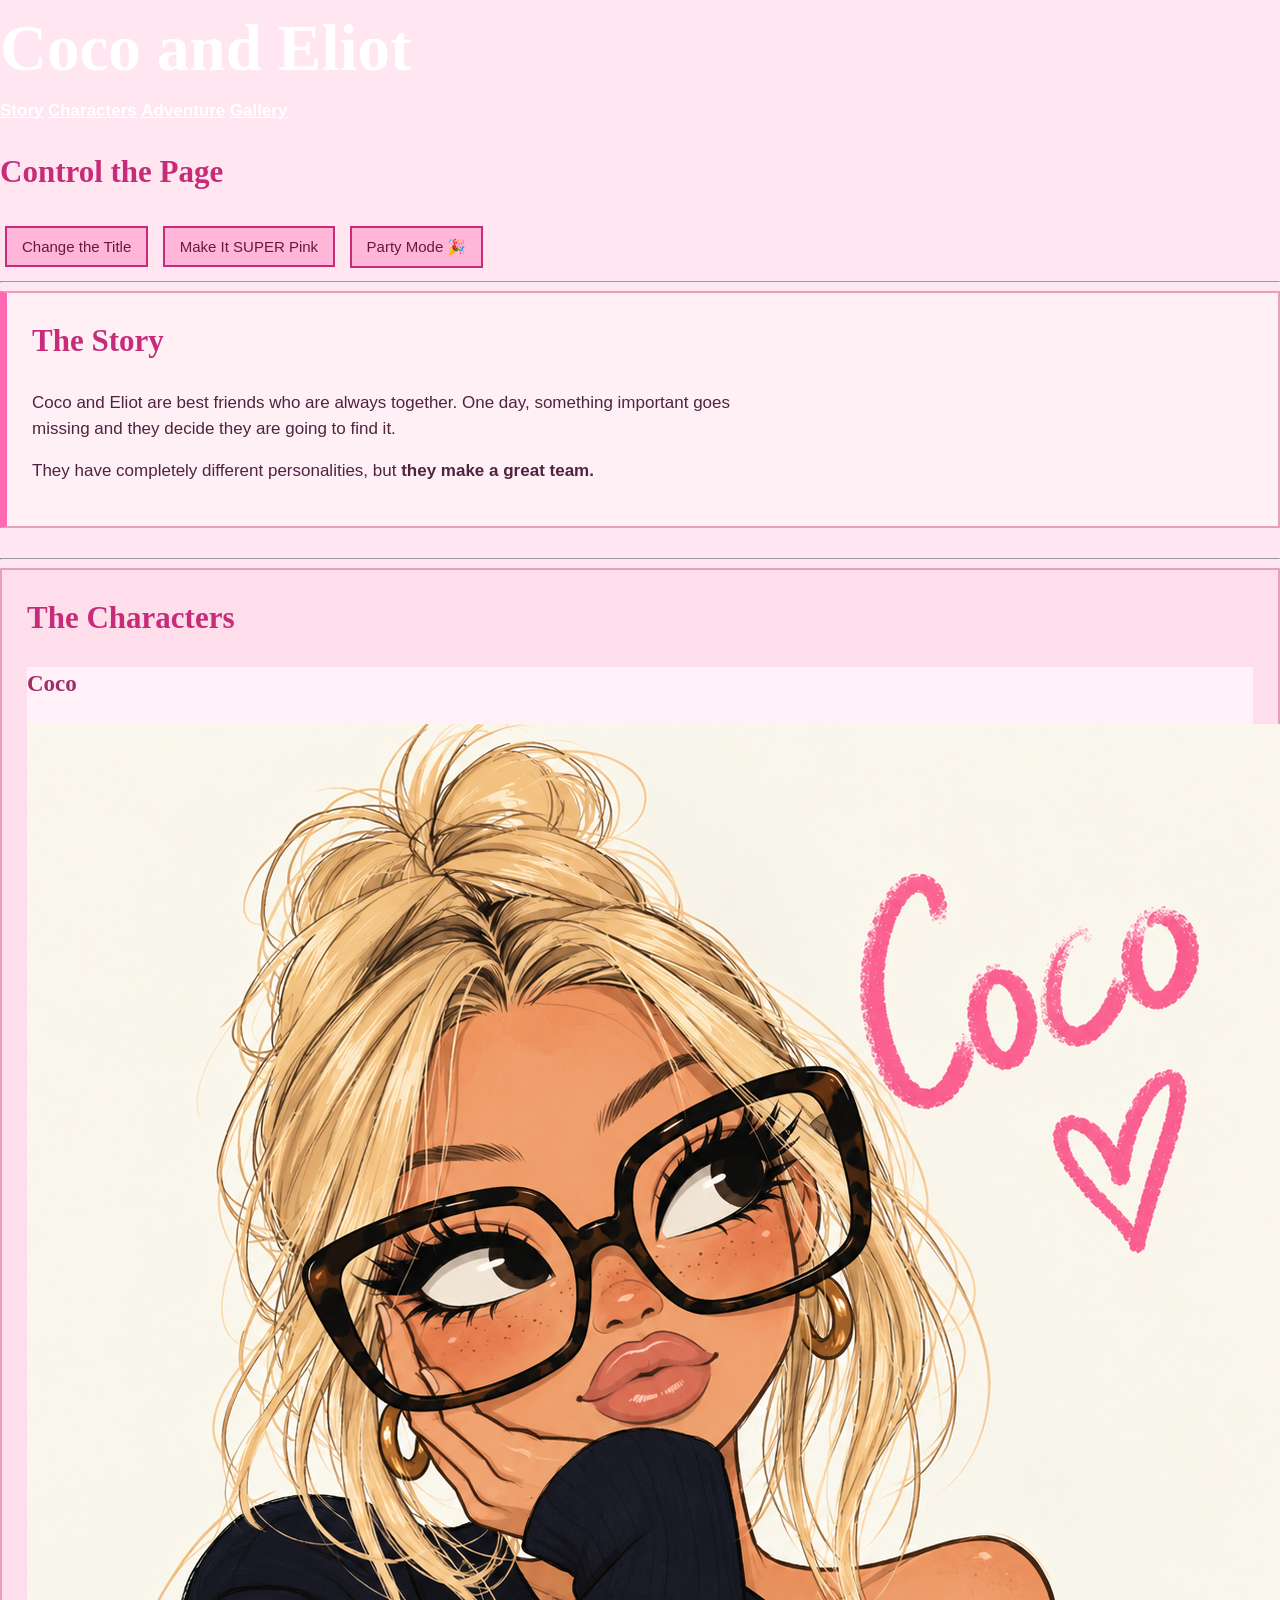
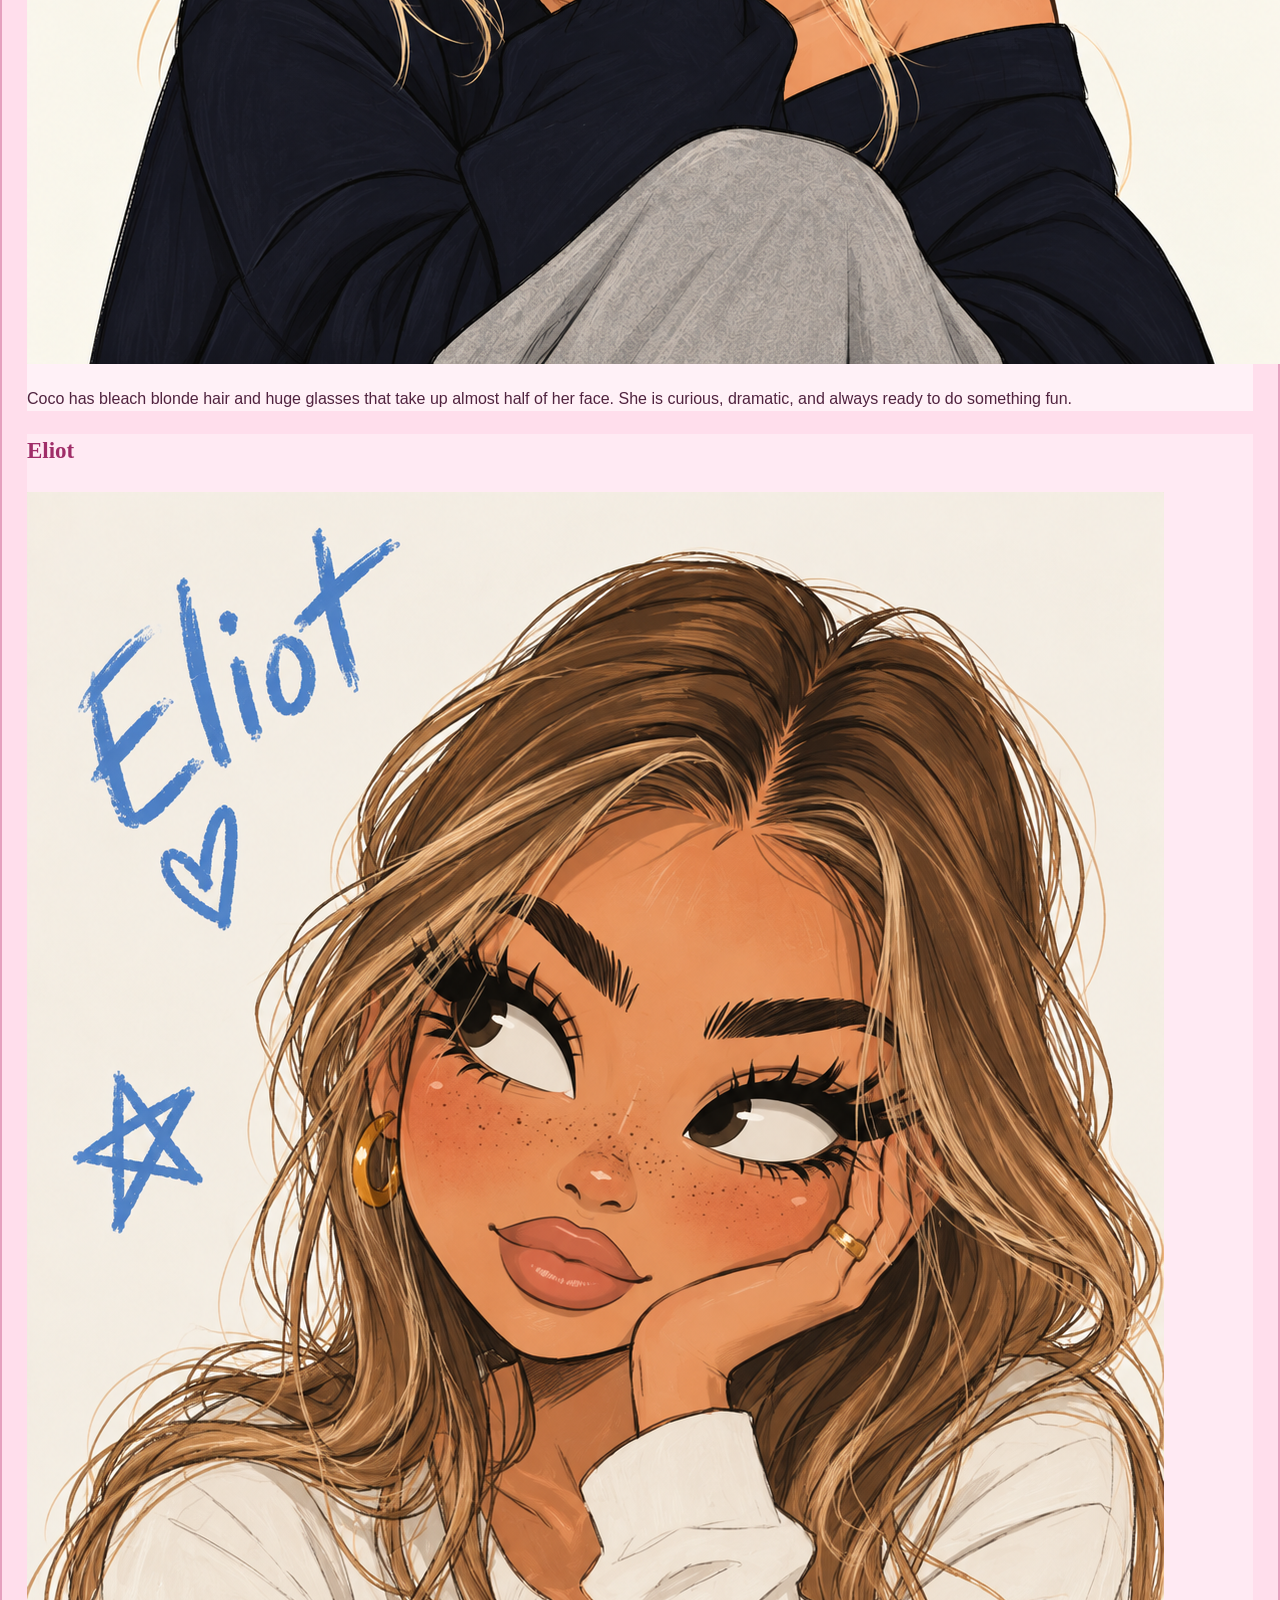
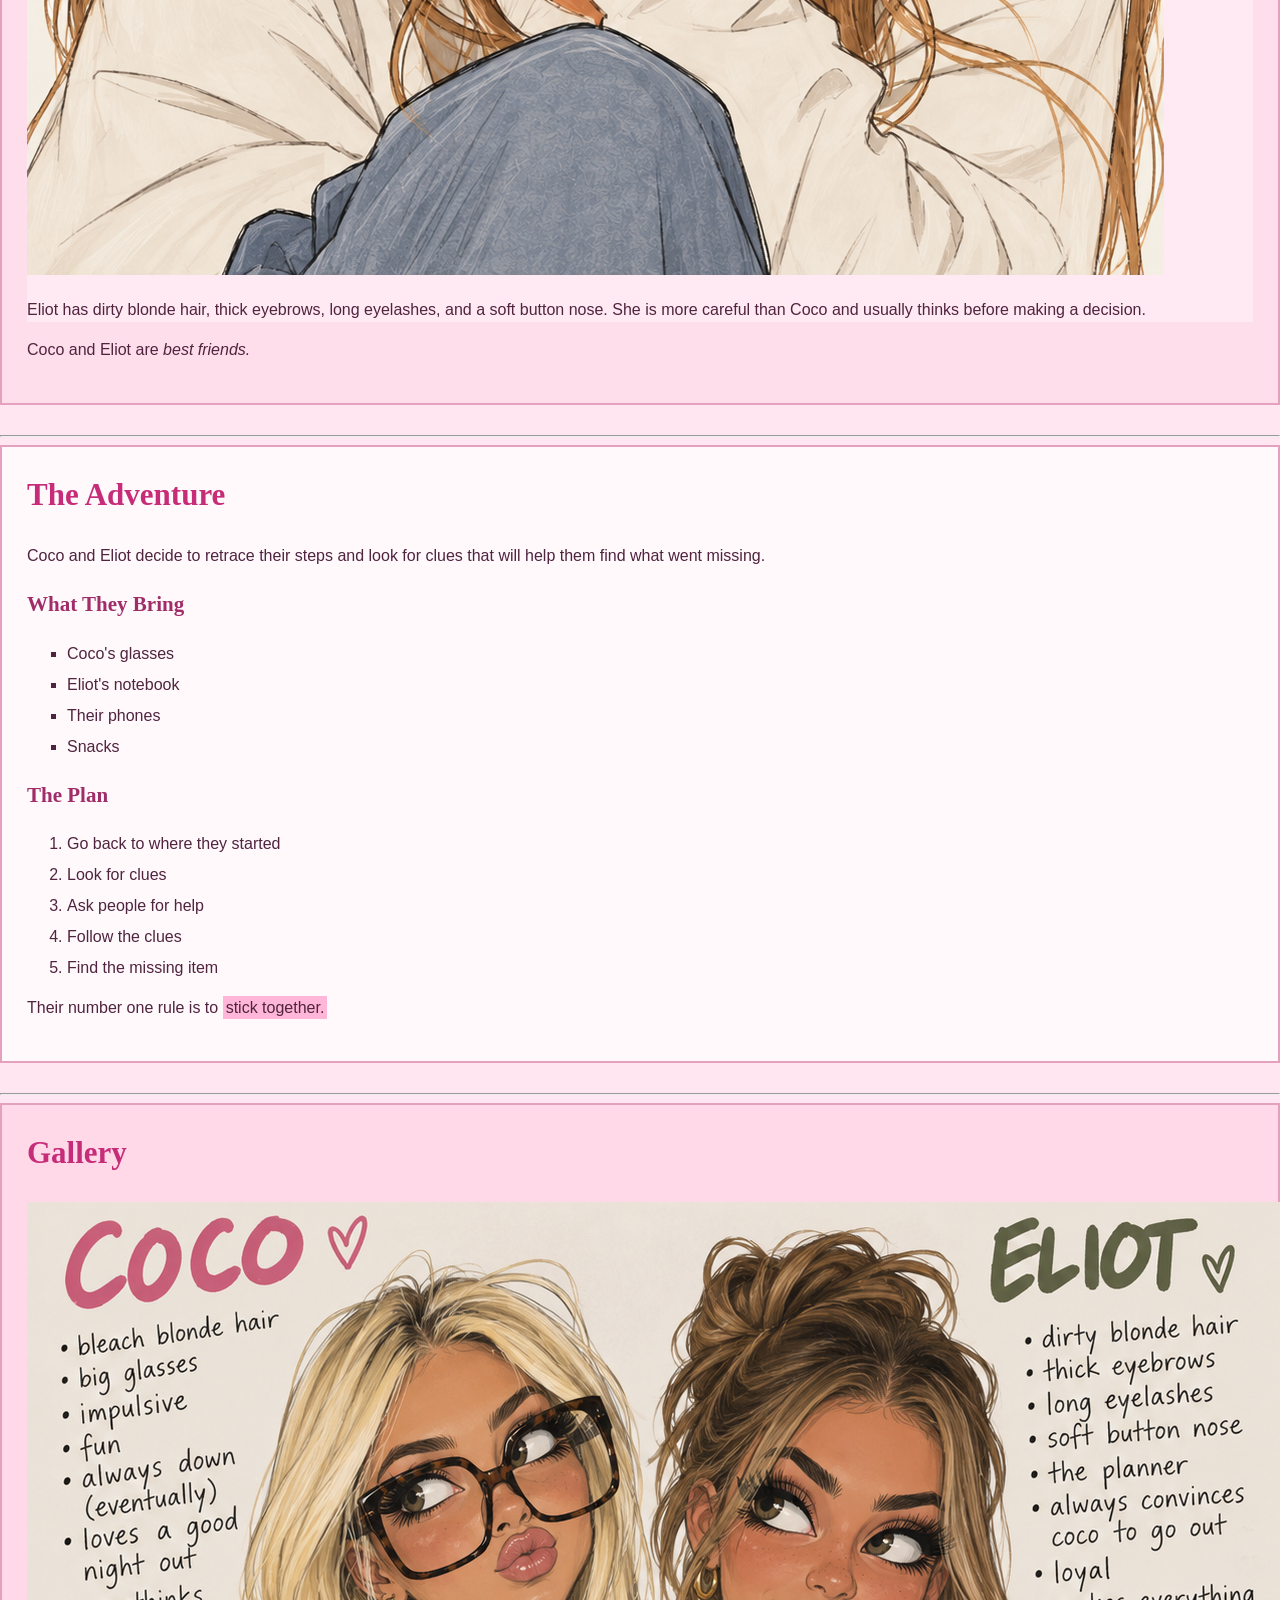
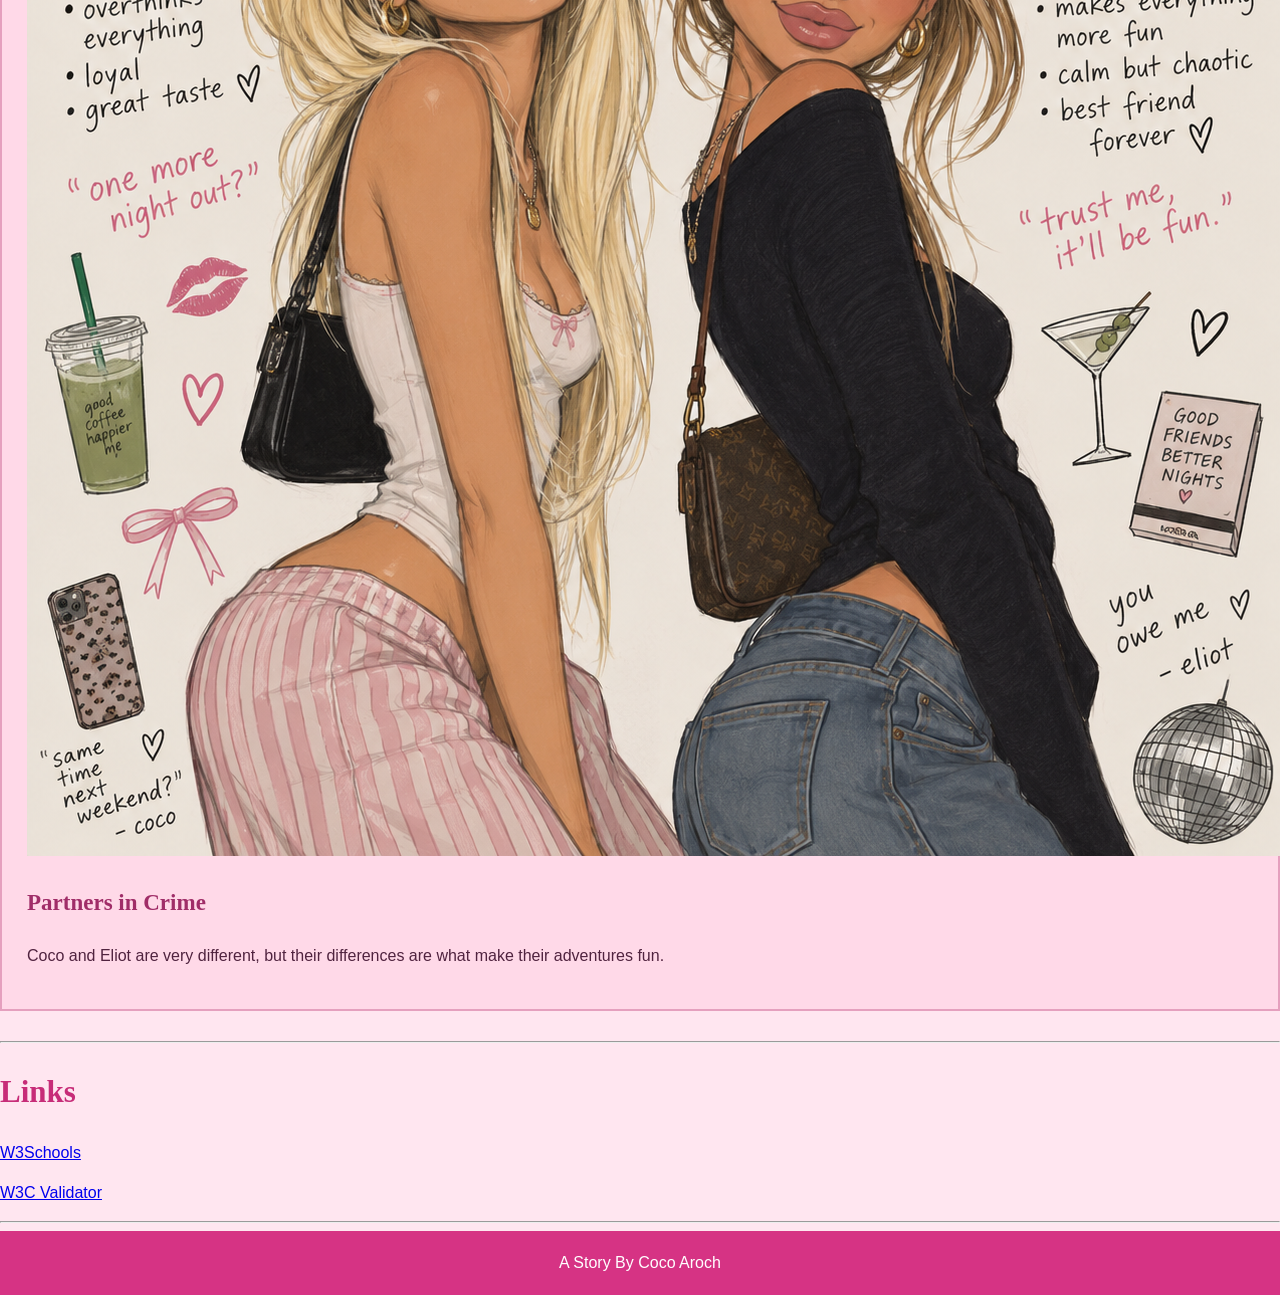
==== commit 00aa8fe8: "Refactor HTML structure and update content" ====
--- a/index.html
+++ b/index.html
@@ -3,172 +3,145 @@
 <html lang="en">
 
 <head>
+    <title>Coco and Eliot: A Night Out</title>
     <meta charset="UTF-8">
     <meta name="viewport" content="width=device-width, initial-scale=1.0">
-    <meta name="description" content="A story about Coco and Eliot">
-    <meta name="author" content="Coco Aroch">
-    <meta name="keywords" content="Coco, Eliot, best friends, adventure">
-
-    <title>Coco and Eliot: A Night Out</title>
     <link rel="stylesheet" href="style.css">
 </head>
 
 <body>
 
-    <header>
-        <h1 id="main-title">Coco and Eliot</h1>
-        <p class="subtitle">a little story about two best friends </p>
+    <h1 id="main-title">Coco and Eliot</h1>
 
-        <nav>
-            <ul>
-                <li><a href="#story">the story</a></li>
-                <li><a href="#characters">the girls</a></li>
-                <li><a href="#adventure">the adventure</a></li>
-                <li><a href="#gallery">pictures</a></li>
-            </ul>
-        </nav>
-    </header>
+    <nav>
+        <a href="#story">Story</a>
+        <a href="#characters">Characters</a>
+        <a href="#adventure">Adventure</a>
+        <a href="#gallery">Gallery</a>
+    </nav>
 
-    <main>
+    <h2>Control the Page</h2>
 
-        <div class="controller">
-            <h2>play around with the page!</h2>
-            <button id="title-button">Change the Title</button>
-            <button id="pink-button">Make It SUPER Pink</button>
-            <button id="party-button">Party Mode 🎉</button>
+    <button id="title-button">Change the Title</button>
+    <button id="pink-button">Make It SUPER Pink</button>
+    <button id="party-button">Party Mode 🎉</button>
+
+    <hr>
+
+    <section id="story">
+        <h2>The Story</h2>
+
+        <p id="story-text">
+            Coco and Eliot are best friends who are always together.
+            One day, something important goes missing and they decide
+            they are going to find it.
+        </p>
+
+        <p id="team-text">
+            They have completely different personalities, but
+            <strong>they make a great team.</strong>
+        </p>
+    </section>
+
+    <hr>
+
+    <section id="characters">
+        <h2>The Characters</h2>
+
+        <div id="coco-card">
+            <h3>Coco</h3>
+
+            <img src="images/78858d1e-fbee-4af7-be9e-d3a8edbc52f4.png" alt="Cartoon of Coco">
+
+            <p>
+                Coco has bleach blonde hair and huge glasses that take up
+                almost half of her face. She is curious, dramatic, and
+                always ready to do something fun.
+            </p>
         </div>
 
-        <section id="story">
-            <h2>01. The Story</h2>
+        <div id="eliot-card">
+            <h3>Eliot</h3>
 
-            <p id="story-text">
-                Coco and Eliot are best friends who are always together.
-                One day, something important goes missing and they decide
-                they are going to find it.
-            </p>
-
-            <p id="team-text">
-                They have completely different personalities, but
-                <strong>they make a great team.</strong>
-            </p>
-        </section>
-
-        <section id="characters">
-            <h2>02. Meet Coco and Eliot</h2>
-
-            <div class="character-grid">
-
-                <div class="character-card" id="coco-card">
-                    <h3>COCO </h3>
-
-                    <img src="images/78858d1e-fbee-4af7-be9e-d3a8edbc52f4.png" alt="Cartoon of Coco">
-
-                    <p>
-                        Coco has bleach blonde hair and huge glasses that
-                        take up almost half of her face. She is curious,
-                        dramatic, and always ready to do something fun.
-                    </p>
-                </div>
-
-                <div class="character-card" id="eliot-card">
-                    <h3>ELIOT </h3>
-
-                    <img src="images/6a0eaf70-2ab0-4a6f-a9fe-0bcb6ad5fbcb.png" alt="Cartoon of Eliot">
-
-                    <p>
-                        Eliot has dirty blonde hair, thick eyebrows, long
-                        eyelashes, and a soft button nose. She is more
-                        careful than Coco and usually thinks before
-                        making a decision.
-                    </p>
-                </div>
-
-            </div>
-
-            <p class="friend-text" id="friend-text">
-                coco + eliot = <em>best friends forever</em>
-            </p>
-        </section>
-
-        <section id="adventure">
-            <h2>03. The Adventure</h2>
+            <img src="images/6a0eaf70-2ab0-4a6f-a9fe-0bcb6ad5fbcb.png" alt="Cartoon of Eliot">
 
             <p>
-                Coco and Eliot decide to retrace their steps and look
-                for clues that will help them find what went missing.
+                Eliot has dirty blonde hair, thick eyebrows, long eyelashes,
+                and a soft button nose. She is more careful than Coco and
+                usually thinks before making a decision.
             </p>
+        </div>
 
-            <div class="adventure-grid">
+        <p id="friend-text">
+            Coco and Eliot are <em>best friends.</em>
+        </p>
+    </section>
 
-                <div>
-                    <h3>what they're bringing...</h3>
-                    <ul>
-                        <li>Coco's glasses</li>
-                        <li>Eliot's notebook</li>
-                        <li>Their phones</li>
-                        <li>Snacks (obviously)</li>
-                    </ul>
-                </div>
+    <hr>
 
-                <div>
-                    <h3>the plan:</h3>
-                    <ol>
-                        <li>Go back to where they started</li>
-                        <li>Look for clues</li>
-                        <li>Ask people for help</li>
-                        <li>Follow the clues</li>
-                        <li>Find the missing item!</li>
-                    </ol>
-                </div>
+    <section id="adventure">
+        <h2>The Adventure</h2>
 
-            </div>
+        <p>
+            Coco and Eliot decide to retrace their steps and look for
+            clues that will help them find what went missing.
+        </p>
 
-            <p class="rule">
-                Their number one rule is to <mark>stick together.</mark>
-            </p>
-        </section>
+        <h3>What They Bring</h3>
 
-        <section id="gallery">
-            <h2>04. Our Gallery </h2>
+        <ul>
+            <li>Coco's glasses</li>
+            <li>Eliot's notebook</li>
+            <li>Their phones</li>
+            <li>Snacks</li>
+        </ul>
 
-            <div class="gallery-grid">
+        <h3>The Plan</h3>
 
-                <img src="images/e3edf900-63e2-4e44-b927-f245aba2eed5.png" alt="Coco and Eliot together">
+        <ol>
+            <li>Go back to where they started</li>
+            <li>Look for clues</li>
+            <li>Ask people for help</li>
+            <li>Follow the clues</li>
+            <li>Find the missing item</li>
+        </ol>
 
-                <div class="gallery-text">
-                    <h3>partners in crime</h3>
+        <p>
+            Their number one rule is to <mark>stick together.</mark>
+        </p>
+    </section>
 
-                    <p id="gallery-text">
-                        Coco and Eliot are very different, but their
-                        differences are what make their adventures fun.
-                    </p>
+    <hr>
 
-                    <p>besties since forever &lt;3</p>
-                </div>
+    <section id="gallery">
+        <h2>Gallery</h2>
 
-            </div>
-        </section>
+        <img src="images/e3edf900-63e2-4e44-b927-f245aba2eed5.png" alt="Coco and Eliot together">
 
-        <section class="links-section">
-            <h2>05. Some Links</h2>
+        <h3>Partners in Crime</h3>
 
-            <p>
-                Visit
-                <a href="https://www.w3schools.com/html/" target="_blank" rel="noopener noreferrer">W3Schools</a>
-                to learn more about HTML.
-            </p>
+        <p id="gallery-text">
+            Coco and Eliot are very different, but their differences
+            are what make their adventures fun.
+        </p>
+    </section>
 
-            <p>
-                Visit the
-                <a href="https://validator.w3.org/" target="_blank" rel="noopener noreferrer">W3C Validator</a>
-                to check HTML code.
-            </p>
-        </section>
+    <hr>
 
-    </main>
+    <h2>Links</h2>
+
+    <p>
+        <a href="https://www.w3schools.com/html/">W3Schools</a>
+    </p>
+
+    <p>
+        <a href="https://validator.w3.org/">W3C Validator</a>
+    </p>
+
+    <hr>
 
     <footer>
-        <p id="footer-text">made by coco aroch</p>
+        <p id="footer-text">A Story By Coco Aroch</p>
     </footer>
 
     <script src="script.js"></script>
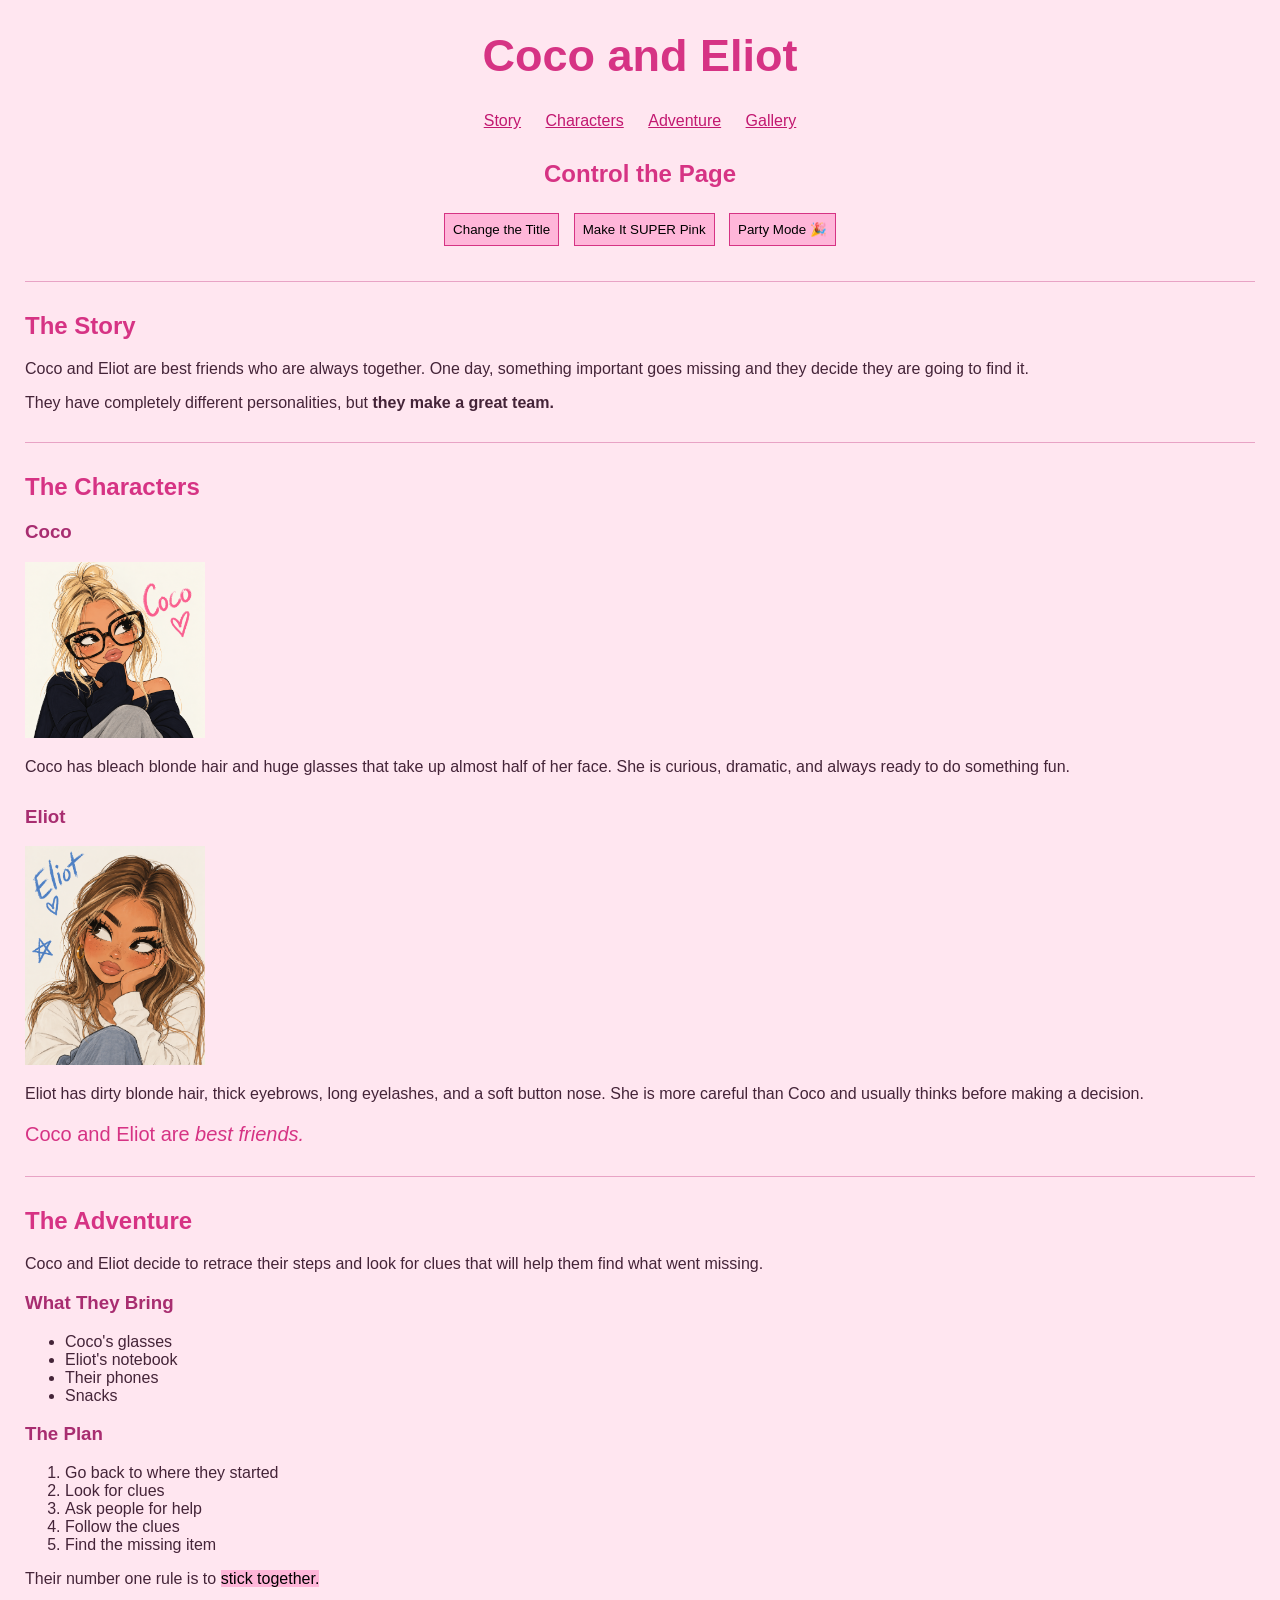
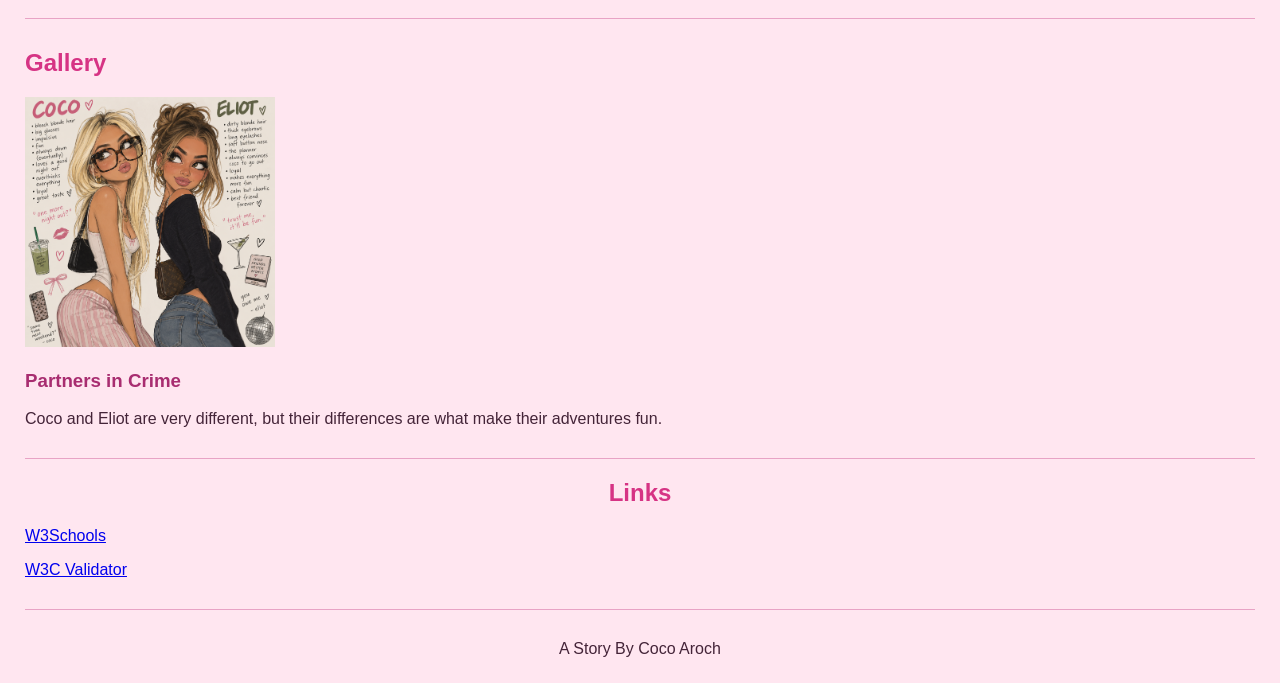
==== commit 993f0553: "Center align header and buttons in index.html" ====
--- a/index.html
+++ b/index.html
@@ -20,11 +20,13 @@
         <a href="#gallery">Gallery</a>
     </nav>
 
-    <h2>Control the Page</h2>
+    <h2 style="text-align: center;">Control the Page</h2>
 
-    <button id="title-button">Change the Title</button>
-    <button id="pink-button">Make It SUPER Pink</button>
-    <button id="party-button">Party Mode 🎉</button>
+    <div style="text-align: center;">
+        <button id="title-button">Change the Title</button>
+        <button id="pink-button">Make It SUPER Pink</button>
+        <button id="party-button">Party Mode 🎉</button>
+    </div>
 
     <hr>
 
--- a/style.css
+++ b/style.css
@@ -1,370 +1,112 @@
 
 body {
-    margin: 0;
     background-color: #ffe6f0;
-    color: #50233f;
+    color: #442438;
     font-family: Arial, sans-serif;
-    line-height: 1.5;
-}
-
-header {
-    background-color: #ff80bb;
-    padding: 35px 20px 25px;
-    text-align: center;
-    border-bottom: 5px solid #d63384;
+    margin: 25px;
 }
 
 h1 {
-    font-family: Georgia, serif;
-    font-size: 65px;
-    color: white;
-    margin: 0;
-}
-
-.subtitle {
-    color: #6b1645;
-    font-size: 17px;
-    font-style: italic;
-    margin: 5px 0 25px;
+    color: #d63384;
+    font-size: 45px;
+    text-align: center;
 }
 
 h2 {
-    font-family: Georgia, serif;
-    color: #c72c78;
-    font-size: 31px;
+    color: #d63384;
 }
 
 h3 {
-    font-family: Georgia, serif;
-    color: #a02d68;
-    font-size: 23px;
+    color: #a82d70;
 }
 
-nav ul {
-    list-style: none;
-    padding: 0;
-    margin: 0;
-    display: flex;
-    justify-content: center;
-    gap: 30px;
+nav {
+    text-align: center;
+    margin-bottom: 30px;
 }
 
 nav a {
-    color: white;
-    font-size: 17px;
-    font-weight: bold;
-    text-decoration: underline;
+    color: #c21870;
+    margin: 10px;
 }
 
-nav a:hover {
-    color: #6b1645;
-}
-
-main {
-    max-width: 950px;
-    margin: auto;
-    padding: 25px 20px;
-}
-
-.controller {
-    background-color: #fff8fb;
-    border: 2px dashed #d63384;
-    padding: 15px 20px;
-    margin: 10px 0 35px;
+body > h2 {
     text-align: center;
-}
-
-.controller h2 {
-    font-size: 24px;
-    margin: 5px 0 15px;
 }
 
 button {
     background-color: #ffb6d9;
-    border: 2px solid #c72c78;
-    color: #6b1645;
-    padding: 10px 15px;
+    border: 1px solid #d63384;
+    padding: 8px;
     margin: 5px;
-    font-family: Arial, sans-serif;
-    font-size: 15px;
     cursor: pointer;
 }
 
-button:hover {
-    background-color: #ff69b4;
-    color: white;
+section {
+    margin-top: 30px;
+    margin-bottom: 30px;
 }
 
-section {
-    padding: 25px;
-    margin-bottom: 30px;
-    border: 2px solid #e5a0be;
-    background-color: #fff9fc;
-}
-
-section h2 {
-    margin-top: 0;
-}
-
-#story {
-    background-color: #fff0f6;
-    border-left: 7px solid #ff69b4;
-}
-
-#story p {
-    max-width: 750px;
-    font-size: 17px;
-}
-
-#characters {
-    background-color: #ffdeec;
-}
-
-.character-grid {
-    display: grid;
-    grid-template-columns: 1fr 1fr;
-    gap: 20px;
-}
-
-.character-card {
-    padding: 15px;
-    background-color: #fff8fb;
-    border: 2px solid #d63384;
-}
-
-.character-card h3 {
-    text-align: center;
-    margin: 5px 0 15px;
-}
-
-.character-card img {
-    display: block;
-    width: 85%;
-    max-width: 290px;
-    height: auto;
-    margin: 0 auto 15px;
-    border: 3px solid #ffb6d9;
-}
-
-.character-card p {
+p {
     font-size: 16px;
 }
 
+img {
+    width: 180px;
+    max-width: 100%;
+    height: auto;
+}
+
 #coco-card {
-    background-color: #fff1f7;
+    margin-bottom: 30px;
 }
 
 #eliot-card {
-    background-color: #ffeaf3;
+    margin-bottom: 20px;
 }
 
-.friend-text {
-    font-family: Georgia, serif;
-    font-size: 24px;
-    color: #c72c78;
-    text-align: center;
-    margin: 25px 0 5px;
+#friend-text {
+    color: #d63384;
+    font-size: 20px;
 }
 
-#adventure {
-    background-color: #fff9fc;
-}
-
-.adventure-grid {
-    display: grid;
-    grid-template-columns: 1fr 1fr;
-    gap: 25px;
-}
-
-#adventure h3 {
-    font-size: 21px;
-}
-
-#adventure li {
-    margin-bottom: 7px;
-}
-
-#adventure ul {
-    list-style-type: square;
-}
-
-.rule {
-    font-size: 19px;
-    font-weight: bold;
-    margin-top: 25px;
+#gallery img {
+    width: 250px;
 }
 
 mark {
     background-color: #ffb6d9;
-    color: #50233f;
-    padding: 3px;
 }
 
-#gallery {
-    background-color: #ffd9e8;
-}
-
-.gallery-grid {
-    display: grid;
-    grid-template-columns: 1fr 1fr;
-    gap: 30px;
-    align-items: center;
-}
-
-.gallery-grid img {
-    width: 100%;
-    height: auto;
-    border: 4px solid white;
-    box-sizing: border-box;
-}
-
-.gallery-text {
-    padding: 10px;
-}
-
-.gallery-text h3 {
-    margin-top: 0;
-}
-
-.links-section {
-    background-color: #fff0f6;
-    border-style: dashed;
-}
-
-.links-section a {
-    color: #c72c78;
-    font-weight: bold;
+hr {
+    border: none;
+    border-top: 1px solid #e8a3c5;
+    margin-top: 30px;
 }
 
 footer {
-    background-color: #d63384;
-    color: white;
     text-align: center;
-    padding: 20px;
-    font-size: 16px;
-}
-
-footer p {
-    margin: 0;
+    margin-top: 30px;
 }
 
 .party-body {
     background-color: #ff99cc;
 }
 
-.party-body header {
-    background-color: #ff1493;
-    border-bottom: 6px dashed white;
-}
-
-.party-body section {
-    border: 4px dashed #ff1493;
-}
-
 .party-card {
     background-color: #ffb6d9;
-    border: 5px dashed #ff1493;
-    transform: rotate(-2deg);
-}
-
-#eliot-card.party-card {
-    transform: rotate(2deg);
+    padding: 10px;
 }
 
 .party-title {
-    color: white;
-    font-size: 55px;
+    color: #ff1493;
 }
 
 .emoji-text {
-    font-size: 22px;
     color: #ff1493;
-    font-weight: bold;
+    font-size: 20px;
 }
 
 .party-body h2 {
     color: #ff1493;
 }
-
-.party-body h3 {
-    color: #9d2a6b;
-}
-
-.party-body footer {
-    background-color: #ff1493;
-    font-size: 22px;
-}
-
-.party-body .controller {
-    border: 4px dashed #ff1493;
-    background-color: #ffe6f0;
-}
-
-.party-body button {
-    background-color: #ff69b4;
-    color: white;
-    border: 2px solid white;
-}
-
-.party-body button:hover {
-    background-color: #d63384;
-}
-
-@media screen and (max-width: 700px) {
-    h1 {
-        font-size: 40px;
-    }
-
-    h2 {
-        font-size: 26px;
-    }
-
-    header {
-        padding: 25px 10px;
-    }
-
-    nav ul {
-        flex-wrap: wrap;
-        gap: 15px;
-    }
-
-    nav a {
-        font-size: 15px;
-    }
-
-    main {
-        padding: 15px 10px;
-    }
-
-    section {
-        padding: 20px 15px;
-    }
-
-    .controller {
-        padding: 15px 10px;
-    }
-
-    button {
-        display: block;
-        width: 90%;
-        margin: 10px auto;
-    }
-
-    .character-grid {
-        grid-template-columns: 1fr;
-    }
-
-    .adventure-grid {
-        grid-template-columns: 1fr;
-        gap: 0;
-    }
-
-    .gallery-grid {
-        grid-template-columns: 1fr;
-        gap: 15px;
-    }
-
-    .party-title {
-        font-size: 35px;
-    }
-}
